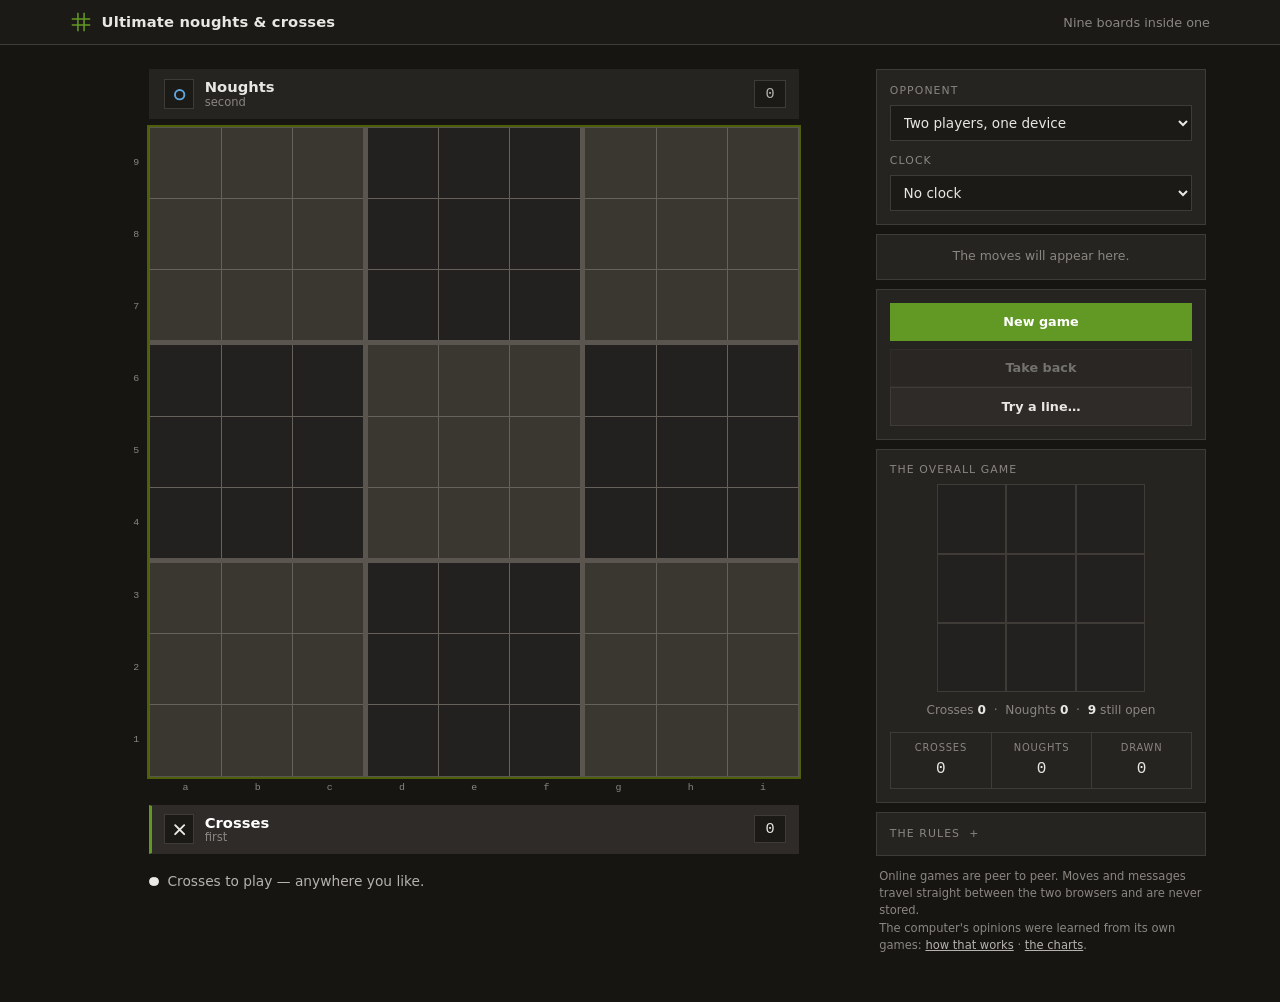
==== index.html @ e1522a6d "Live play, rebuilt: reach out instead of waiting to be reached The old architecture had the two brow" ====
<!DOCTYPE html>
<html lang="en">
<head>
<meta charset="UTF-8" />
<meta name="viewport" content="width=device-width, initial-scale=1.0" />
<meta name="description" content="Ultimate noughts and crosses — nine boards inside one. Play on one device, against the computer, or in a private online room with a friend." />
<meta name="theme-color" content="#161512" />
<title>Ultimate Noughts and Crosses</title>
<link rel="stylesheet" href="assets/css/game.css?v=25" />
<link rel="icon" href="data:image/svg+xml,%3Csvg xmlns='http://www.w3.org/2000/svg' viewBox='0 0 100 100'%3E%3Cg stroke='%23629924' stroke-width='6' fill='none'%3E%3Cpath d='M36 8v84M64 8v84M8 36h84M8 64h84'/%3E%3C/g%3E%3C/svg%3E" />
</head>
<body>
<a class="skip-link" href="#board">Skip to the board</a>

<header class="top">
  <div class="top__inner">
    <span class="brand">
      <svg class="brand__mark" viewBox="0 0 100 100" aria-hidden="true" focusable="false">
        <g stroke="currentColor" stroke-width="7" fill="none">
          <path d="M36 8v84M64 8v84M8 36h84M8 64h84" />
        </g>
      </svg>
      <span class="brand__word">Ultimate noughts &amp; crosses</span>
    </span>
    <span class="top__tag">Nine boards inside one</span>
  </div>
</header>

<main class="app" id="main">

  <!-- ---------------------------------------------------------------- board -->
  <div class="board-col">

    <div class="seat seat--top" data-seat="away">
      <span class="seat__badge" data-seat-badge="away"></span>
      <span class="seat__who">
        <b data-seat-name="away">Noughts</b>
        <small data-seat-note="away">second</small>
      </span>
      <span class="seat__score" data-seat-score="away" title="Small boards won">0</span>
      <span class="seat__clock" data-seat-clock="away" hidden>5:00</span>
    </div>

    <p class="explore-flag" data-explore-flag hidden>Trying a line — nothing here has been played</p>

    <div class="board-frame">
      <div class="ranks" data-ranks aria-hidden="true"></div>
      <div class="ubk" id="board" data-board role="group"
           aria-label="Ultimate noughts and crosses board"></div>
      <div class="files" data-files aria-hidden="true"></div>
    </div>

    <div class="seat seat--bottom" data-seat="home">
      <span class="seat__badge" data-seat-badge="home"></span>
      <span class="seat__who">
        <b data-seat-name="home">Crosses</b>
        <small data-seat-note="home">first</small>
      </span>
      <span class="seat__score" data-seat-score="home" title="Small boards won">0</span>
      <span class="seat__clock" data-seat-clock="home" hidden>5:00</span>
    </div>

    <p class="status" data-status role="status" aria-live="polite">
      <span class="status__dot" data-turn="X"></span>
      <span data-status-text>Crosses to play — anywhere you like.</span>
    </p>
  </div>

  <!-- -------------------------------------------------------------- sidebar -->
  <aside class="side">

    <div class="side__block">
      <label class="lbl" for="mode">Opponent</label>
      <select id="mode" data-mode>
        <option value="local">Two players, one device</option>
        <option value="computer">The computer</option>
        <option value="online">A friend online</option>
        <option value="post">A friend, by message</option>
      </select>

      <label class="lbl lbl--spaced" for="tc">Clock</label>
      <select id="tc" data-tc>
        <option value="0">No clock</option>
        <optgroup label="A bank of time each">
          <option value="60+0">1 + 0 &nbsp;· bullet</option>
          <option value="180+2">3 + 2 &nbsp;· blitz</option>
          <option value="300+3">5 + 3 &nbsp;· blitz</option>
          <option value="600+0">10 + 0 &nbsp;· rapid</option>
          <option value="custom">Custom…</option>
        </optgroup>
        <optgroup label="Time for every move">
          <option value="move:15">15 seconds a move</option>
          <option value="move:30">30 seconds a move</option>
          <option value="move:60">1 minute a move</option>
          <option value="move:300">5 minutes a move</option>
          <option value="move:custom">Custom…</option>
        </optgroup>
      </select>
      <div class="row2" data-tc-custom hidden>
        <div>
          <label class="lbl" for="tcMin">Minutes</label>
          <input id="tcMin" type="number" min="0" max="180" step="1" value="5" data-tc-min />
        </div>
        <div>
          <label class="lbl" for="tcInc" data-tc-second-label>Increment, seconds</label>
          <input id="tcInc" type="number" min="0" max="60" step="1" value="3" data-tc-inc />
        </div>
      </div>
      <p class="tc__note" data-tc-note hidden>Every move starts with the
        whole allowance again. Run out on one move and you lose.</p>

      <div data-only="computer" hidden>
        <div class="row2">
          <div>
            <label class="lbl" for="level">Strength</label>
            <select id="level" data-level>
              <option value="gentle">Gentle</option>
              <option value="steady" selected>Steady</option>
              <option value="ruthless">Ruthless</option>
            </select>
          </div>
          <div>
            <label class="lbl" for="side">You play</label>
            <select id="side" data-side>
              <option value="1">Crosses</option>
              <option value="2">Noughts</option>
            </select>
          </div>
        </div>
      </div>

      <div data-only="post" hidden>
        <p class="post__note">No connection of any kind. You make a move, the page
          gives you a short code, you send it however you send anything. They
          paste it, move, and send one back. The code carries the whole game, so
          it cannot get out of step.</p>

        <div data-post-send hidden>
          <span class="lbl">Send this</span>
          <textarea class="byhand__box" data-post-out readonly rows="2"></textarea>
          <div class="row-btn">
            <button class="btn btn--slim btn--go" type="button" data-post-copy>Copy the code</button>
            <button class="btn btn--slim" type="button" data-post-copy-link>Copy a link</button>
          </div>
        </div>

        <span class="lbl lbl--spaced">Their code</span>
        <textarea class="byhand__box" data-post-in rows="2"
                  placeholder="paste what they sent you"></textarea>
        <div class="row-btn">
          <button class="btn btn--slim" type="button" data-post-use>Use it</button>
        </div>
        <p class="post__said" data-post-said></p>
      </div>

      <div data-only="online" hidden>
        <div data-room-setup>
          <button class="btn btn--go" type="button" data-host>Make a code</button>
          <p class="hairline">or use one you were given</p>
          <div class="row-join">
            <input type="text" data-join-code inputmode="latin" autocomplete="off"
                   spellcheck="false" placeholder="four-word code" aria-label="Room code" />
            <button class="btn" type="button" data-join>Join</button>
          </div>
        </div>
        <div data-room-live hidden>
          <p class="code" data-room-code></p>
          <div class="row-btn">
            <button class="btn" type="button" data-copy>Copy invitation</button>
            <button class="btn btn--quiet" type="button" data-leave>Leave</button>
          </div>
        </div>
        <p class="netline" data-net-status></p>
        <p class="netline">Whoever arrives first holds the room open, so it does
          not matter which of you opens the link. You do both need it open at the
          same time.
          <button class="linkish" type="button" data-net-check>Not working? Check the connection</button>
        </p>
        <ul class="netcheck" data-net-check-out hidden></ul>
        <div class="row-btn" data-net-report hidden>
          <button class="btn btn--slim" type="button" data-net-copy>Copy this report</button>
        </div>

        <details class="byhand" data-byhand>
          <summary>Rooms not working? Connect by hand</summary>
          <p class="byhand__note">This needs no matchmaking service at all — just
            a way to send each other two blocks of text. One of you starts.</p>
          <div class="row-btn">
            <button class="btn btn--slim" type="button" data-hand-start>I'll start</button>
            <button class="btn btn--slim" type="button" data-hand-join>They started</button>
          </div>

          <div class="relaybox">
            <span class="lbl">A relay of your own</span>
            <p class="byhand__note">Free public relays come and go, and without
              one a lot of mobile and office networks cannot be joined at all.
              A free account at <b>metered.ca</b> (or any TURN server) gives you
              three lines to paste here. Both of you only need one between you.</p>
            <input type="text" data-relay-url placeholder="turn:your-relay:443" />
            <div class="row2">
              <input type="text" data-relay-user placeholder="username" />
              <input type="text" data-relay-pass placeholder="password" />
            </div>
            <div class="row-btn">
              <button class="btn btn--slim" type="button" data-relay-save>Use this relay</button>
              <button class="btn btn--slim btn--go" type="button" data-relay-test>Test it</button>
              <button class="btn btn--slim" type="button" data-relay-clear>Forget it</button>
            </div>
            <p class="byhand__note" data-relay-said></p>
          </div>

          <div data-hand-step hidden>
            <p class="byhand__step" data-hand-say></p>
            <textarea class="byhand__box" data-hand-out readonly hidden rows="3"></textarea>
            <div class="row-btn" data-hand-out-row hidden>
              <button class="btn btn--slim" type="button" data-hand-copy>Copy this code</button>
            </div>
            <textarea class="byhand__box" data-hand-in placeholder="paste their code here"
                      rows="3" hidden></textarea>
            <div class="row-btn" data-hand-in-row hidden>
              <button class="btn btn--slim btn--go" type="button" data-hand-go>Use it</button>
            </div>
          </div>
        </details>
      </div>
    </div>

    <div class="side__block review" data-review hidden>
      <span class="lbl" data-review-title>The game is over</span>
      <p class="review__intro" data-review-intro>Step through the moves below, or
        have the engine go over the whole game.</p>
      <div class="row-btn">
        <button class="btn btn--go" type="button" data-review-analyse>Analyse the game</button>
      </div>
      <p class="review__progress" data-review-progress hidden></p>
      <div class="evalgraph" data-evalgraph hidden></div>
      <p class="review__summary" data-review-summary hidden></p>

      <div data-an-body hidden>
        <div class="evalbar" data-eval-bar>
          <span class="evalbar__x" data-eval-fill style="width:50%"></span>
        </div>
        <p class="an__eval"><b data-eval-text>Even</b></p>
        <p class="an__row">Best move <b data-an-best>—</b></p>
        <p class="an__row an__pv">Likely line <span data-an-pv>—</span></p>
        <p class="an__row an__cands-head">Choices for <b data-an-side>crosses</b></p>
        <ul class="an__cands" data-an-cands></ul>
        <p class="an__key">
          <span class="mv__mark mv__mark--dubious">?!</span> inaccuracy
          <span class="mv__mark mv__mark--mistake">?</span> mistake
          <span class="mv__mark mv__mark--blunder">??</span> blunder
        </p>
      </div>
    </div>

    <div class="side__block side__block--flush">
      <div class="moves" data-moves role="log" aria-label="Moves played">
        <p class="moves__empty">The moves will appear here.</p>
      </div>
      <div class="moves-nav" data-moves-nav hidden>
        <button class="navb" type="button" data-nav="start" aria-label="First move">|◀</button>
        <button class="navb" type="button" data-nav="prev" aria-label="Previous move">◀</button>
        <span class="moves-nav__at" data-nav-label>0 / 0</span>
        <button class="navb" type="button" data-nav="next" aria-label="Next move">▶</button>
        <button class="navb" type="button" data-nav="end" aria-label="Last move">▶|</button>
      </div>
    </div>

    <div class="side__block">
      <div class="row-btn" data-play-controls>
        <button class="btn btn--go" type="button" data-new>New game</button>
        <button class="btn" type="button" data-undo>Take back</button>
      </div>
      <div class="row-btn" data-explore-start>
        <button class="btn" type="button" data-explore>Try a line…</button>
      </div>

      <div data-explore-controls hidden>
        <p class="explore__head">
          <b>Trying a line.</b>
          <span data-explore-count>Nothing played yet.</span>
          Play moves for either side; none of it counts until you commit one.
        </p>
        <div class="engine-line" data-engine-line hidden>
          <span class="lbl">The engine expects</span>
          <p class="engine-line__moves" data-engine-moves></p>
          <div class="row-btn">
            <button class="btn btn--slim" type="button" data-engine-step>Next move</button>
            <button class="btn btn--slim" type="button" data-engine-all>Play the line</button>
          </div>
        </div>

        <div class="row-btn">
          <button class="btn btn--go" type="button" data-explore-commit disabled>Play it</button>
          <button class="btn" type="button" data-explore-back disabled>Back</button>
          <button class="btn" type="button" data-explore-done>Done</button>
        </div>
      </div>
    </div>

    <div class="side__block">
      <span class="lbl">The overall game</span>
      <div class="overall-wrap">
        <div class="overall" data-overall aria-hidden="true"></div>
        <p class="overall__count" data-overall-count role="status" aria-live="polite">
          Nine boards still to win.
        </p>
      </div>
      <dl class="tally" aria-label="Games won">
        <div><dt>Crosses</dt><dd data-tally-x>0</dd></div>
        <div><dt>Noughts</dt><dd data-tally-o>0</dd></div>
        <div><dt>Drawn</dt><dd data-tally-d>0</dd></div>
      </dl>
    </div>

    <div class="side__block chat" data-chat hidden>
      <span class="lbl">Chat</span>
      <div class="chat__log" data-chat-log role="log" aria-live="polite" aria-label="Messages"></div>
      <form class="chat__form" data-chat-form>
        <input type="text" data-chat-input maxlength="300" autocomplete="off"
               placeholder="Say something" aria-label="Your message" />
        <button class="btn" type="submit" data-chat-send>Send</button>
      </form>
    </div>

    <details class="rules side__block">
      <summary>The rules</summary>
      <ol>
        <li>Nine small boards sit in one big three-by-three.</li>
        <li>The <b>square</b> you play in a small board sends your opponent to the
          <b>small board in that position</b>. Take the top-right square, and they
          must play in the top-right board.</li>
        <li>A small board that has already been won is <b>still played in</b> while it
          has empty squares — but its result never changes. It belongs to whoever
          won it first.</li>
        <li>Only when the board you are sent to is <b>completely full</b> may you
          play wherever you like.</li>
        <li>A small board that fills up with no line belongs to nobody.</li>
        <li>Win <b>three small boards in a row</b> to win the game. If every square
          is filled and nobody has three in a row, the game is drawn.</li>
      </ol>
      <p class="rules__note">Squares are named as on a chessboard: files <b>a–i</b>
        left to right, ranks <b>1–9</b> bottom to top.</p>
    </details>

    <p class="fineprint">Online games are peer to peer. Moves and messages travel
      straight between the two browsers and are never stored.<br />
      The computer's opinions were learned from its own games:
      <a href="paper.html">how that works</a> ·
      <a href="progress.html">the charts</a>.</p>
  </aside>
</main>

<script src="assets/js/engine.js?v=25"></script>
<script src="assets/js/features.js?v=25"></script>
<script src="assets/js/weights.js?v=25"></script>
<script src="assets/js/ai.js?v=25"></script>
<script src="assets/js/analysis.js?v=25"></script>
<script src="assets/js/live.js?v=25"></script>
<script src="assets/js/net.js?v=25"></script>
<script src="assets/js/app.js?v=25" defer></script>
</body>
</html>
---- assets/css/game.css ----
/* ============================================================================
   ULTIMATE NOUGHTS AND CROSSES
   ----------------------------------------------------------------------------
   Laid out the way the chess sites do it: the board in the middle with a
   player strip above and below, and one sidebar holding the move list, the
   controls and the chat. Neutral dark ground, one green for anything you can
   press, and the board tinted in two shades so the nine small boards read as
   a chequerboard.

   Design tokens sit at the top — change those to retune the whole page.
   ============================================================================ */

:root {
  --bg:        #161512;
  --bg-2:      #1c1a17;
  --panel:     #262421;
  --panel-2:   #2e2b28;
  --line:      #3f3c38;
  --line-hard: #5a554e;        /* the heavy lines between the nine boards */
  --line-soft: rgba(255, 255, 255, 0.07);

  --text:        #b6b3ae;
  --text-dim:    #8a8681;
  --text-strong: #e9e7e4;

  --go:      #629924;          /* the one colour you can press */
  --go-hi:   #71a92b;
  --go-dim:  rgba(98, 153, 36, 0.20);

  --sq-light: #3a3630;         /* the nine boards, chequered */
  --sq-dark:  #232120;
  --live:     rgba(155, 199, 0, 0.26);   /* the board you are sent to */
  --live-hi:  rgba(155, 199, 0, 0.42);
  --last:     rgba(155, 199, 0, 0.30);   /* the square just played */

  --x: #eceae7;                /* the marks */
  --o: #60a5dc;

  --font: ui-sans-serif, system-ui, -apple-system, "Segoe UI", Roboto, "Helvetica Neue", Arial, sans-serif;
  --mono: ui-monospace, SFMono-Regular, Menlo, Consolas, monospace;
  --ease: cubic-bezier(0.22, 1, 0.36, 1);
}

*, *::before, *::after { box-sizing: border-box; }
[hidden] { display: none !important; }
html { -webkit-text-size-adjust: 100%; }
body {
  margin: 0;
  background: var(--bg);
  color: var(--text);
  font-family: var(--font);
  font-size: 15px;
  line-height: 1.5;
  -webkit-font-smoothing: antialiased;
}
@media (prefers-reduced-motion: reduce) {
  *, *::before, *::after { animation-duration: .001ms !important; transition-duration: .001ms !important; }
}
.skip-link {
  position: absolute; left: -9999px; top: 0; z-index: 100;
  background: var(--panel); color: var(--text-strong);
  padding: .7rem 1.1rem; border: 1px solid var(--line);
}
.skip-link:focus { left: .75rem; top: .75rem; }

/* ---- top bar ---------------------------------------------------------- */
.top { background: var(--bg-2); border-bottom: 1px solid var(--line); }
.top__inner {
  max-width: 1180px; margin-inline: auto; padding: .7rem clamp(.75rem, 2vw, 1.25rem);
  display: flex; align-items: center; gap: 1rem; justify-content: space-between;
}
.brand { display: inline-flex; align-items: center; gap: .6rem; color: var(--go); }
.brand__mark { width: 22px; height: 22px; flex: none; }
.brand__word {
  color: var(--text-strong); font-size: .92rem; font-weight: 600; letter-spacing: .01em;
}
.top__tag { color: var(--text-dim); font-size: .8rem; }
@media (max-width: 560px) { .top__tag { display: none; } }

/* ---- the two columns -------------------------------------------------- */
.app {
  max-width: 1180px; margin-inline: auto;
  padding: clamp(.75rem, 2vw, 1.5rem);
  display: grid;
  grid-template-columns: minmax(0, 1fr) 330px;
  gap: clamp(.9rem, 2vw, 1.5rem);
  align-items: start;
}
@media (max-width: 900px) { .app { grid-template-columns: minmax(0, 1fr); } }

.board-col {
  min-width: 0;
  width: 100%;
  max-width: min(calc(100vh - 13rem), 42rem);
  margin-inline: auto;
  display: grid;
  grid-template-columns: 1.15rem minmax(0, 1fr);
  gap: .5rem .25rem;
}
.board-col > .seat, .board-col > .status, .board-col > .explore-flag { grid-column: 2; }

/* ---- player strips ---------------------------------------------------- */
.seat {
  display: flex; align-items: center; gap: .65rem;
  background: var(--panel); border: 1px solid transparent;
  border-left: 3px solid transparent;
  padding: .5rem .75rem;
  transition: background .3s var(--ease), border-color .3s var(--ease);
}
.seat--on { background: var(--panel-2); border-left-color: var(--go); }
.seat--won { border-left-color: var(--go); background: var(--go-dim); }
.seat__badge {
  width: 30px; height: 30px; flex: none;
  display: grid; place-items: center;
  background: var(--bg-2); border: 1px solid var(--line);
}
.seat__badge svg { width: 62%; height: 62%; aspect-ratio: 1; overflow: visible; }
.seat__badge--x svg { color: var(--x); }
.seat__badge--o svg { color: var(--o); }
.seat__who { display: flex; flex-direction: column; line-height: 1.2; min-width: 0; }
.seat__who b { color: var(--text-strong); font-size: .92rem; font-weight: 600; }
.seat--on .seat__who b { color: #fff; }
.seat__who small { color: var(--text-dim); font-size: .72rem; }
.seat__score {
  margin-left: auto; font-family: var(--mono); font-size: .95rem;
  color: var(--text); background: var(--bg-2);
  border: 1px solid var(--line); padding: .1rem .5rem; min-width: 2rem; text-align: center;
}
.seat--on .seat__score { color: var(--text-strong); }

/* the clock, where a chess site would put it */
.seat__clock {
  font-family: var(--mono); font-variant-numeric: tabular-nums;
  font-size: 1.3rem; letter-spacing: .01em;
  color: var(--text); background: var(--bg-2);
  border: 1px solid var(--line); padding: .1rem .7rem;
  min-width: 5.4rem; text-align: center;
  transition: background .2s var(--ease), color .2s var(--ease), border-color .2s var(--ease);
}
.seat--on .seat__clock {
  background: #35431f; border-color: var(--go); color: #fff;
}
.seat__clock--low { color: #e0876f; border-color: #7a3b2c; }
.seat--on .seat__clock--low { background: #4a2119; border-color: #b4553c; color: #fff; }
.seat__clock--out { background: #4a2119; border-color: #b4553c; color: #ffd9cf; }
.tc__note { font-size: .72rem; line-height: 1.45; color: var(--text-dim); margin: .5rem 0 0; }

/* ---- the board and its coordinates ------------------------------------ */
.board-frame {
  grid-column: 1 / -1;
  display: grid;
  grid-template-columns: 1.15rem minmax(0, 1fr);
  grid-template-rows: minmax(0, 1fr) 1.05rem;
  gap: .2rem .25rem;
  width: 100%;
}
@media (max-width: 900px) { .board-col { max-width: 42rem; } }
.ranks, .files {
  display: grid; font-family: var(--mono); font-size: .62rem; color: var(--text-dim);
}
.ranks { grid-template-rows: repeat(9, 1fr); place-items: center; }
.files { grid-column: 2; grid-template-columns: repeat(9, 1fr); place-items: center; }

.ubk {
  position: relative; width: 100%; aspect-ratio: 1;
  display: grid;
  grid-template-columns: repeat(3, 1fr);
  grid-template-rows: repeat(3, 1fr);
  gap: 5px;
  background: var(--line-hard);
  border: 1px solid var(--line-hard);
  touch-action: manipulation;
}
.ubk.is-thinking { cursor: progress; }
.ubk--free { box-shadow: 0 0 0 2px var(--live-hi); }

.mini {
  position: relative;
  display: grid;
  grid-template-columns: repeat(3, 1fr);
  grid-template-rows: repeat(3, 1fr);
  gap: 1px;
  background: var(--line-soft);
  /* A grid item will not shrink below its content by default; without this a
     small board holding a mark refuses its share of the row. */
  min-width: 0; min-height: 0;
}
.mini--live::after {
  content: ""; position: absolute; inset: 0; pointer-events: none; z-index: 3;
  box-shadow: inset 0 0 0 2px var(--live-hi);
}
.mini--won-line::before {
  content: ""; position: absolute; inset: 0; pointer-events: none; z-index: 4;
  box-shadow: inset 0 0 0 3px var(--go);
}

.cell {
  appearance: none; border: 0; margin: 0; padding: 0;
  position: relative; background: var(--sq-dark);
  display: grid; place-items: center; cursor: pointer;
  min-width: 0; min-height: 0;
  transition: background .18s var(--ease);
}
.mini--light .cell { background: var(--sq-light); }
.cell:disabled { cursor: default; }
.mini--live .cell--open { background: color-mix(in srgb, var(--sq-dark) 84%, var(--live)); }
.mini--live.mini--light .cell--open { background: color-mix(in srgb, var(--sq-light) 84%, var(--live)); }
.cell--open:hover { background: var(--live); }
.cell--open:focus-visible { outline: 2px solid var(--go-hi); outline-offset: -3px; }
.cell--last { box-shadow: inset 0 0 0 100px var(--last); }
/* what the analysis board would play */
.cell--best::after {
  content: ""; position: absolute; inset: 12%;
  border: 2px dashed var(--go-hi); border-radius: 50%;
  opacity: .8; pointer-events: none;
}
.cell svg { width: 66%; height: 66%; aspect-ratio: 1; overflow: visible; position: relative; }
.cell--x svg { color: var(--x); }
.cell--o svg { color: var(--o); }
.mini--shut .cell svg { opacity: .55; }
.mini--dead .cell svg { opacity: .42; }

.mark-path { fill: none; stroke: currentColor; stroke-width: 11; stroke-linecap: round; }
.cell--fresh .mark-path {
  stroke-dasharray: 220; stroke-dashoffset: 220;
  animation: draw-mark .32s var(--ease) forwards;
}
.cell--fresh .mark-path:nth-child(2) { animation-delay: .09s; }
@keyframes draw-mark { to { stroke-dashoffset: 0; } }

/* a line ruled through the three that won the board */
.mini__won { position: absolute; inset: 0; pointer-events: none; z-index: 2; }
.strike { position: absolute; inset: 0; width: 100%; height: 100%; overflow: visible; }
.strike__line { stroke-linecap: round; fill: none; }
.mini--x .strike__line { stroke: var(--x); opacity: .42; }
.mini--o .strike__line { stroke: var(--o); opacity: .42; }

/* and through the three small boards that won the game */
.ubk__strike { position: absolute; inset: 0; pointer-events: none; z-index: 6; }
.ubk__strike.is-x .strike__line { stroke: var(--x); }
.ubk__strike.is-o .strike__line { stroke: var(--o); }
.ubk__strike .strike__line {
  opacity: .72;
  filter: drop-shadow(0 0 7px rgba(0, 0, 0, .8));
  animation: rule-through .45s var(--ease) forwards;
  stroke-dasharray: 160; stroke-dashoffset: 160;
}
@keyframes rule-through { to { stroke-dashoffset: 0; } }

/* ---- trying a line ---------------------------------------------------- */
.explore-flag {
  margin: 0; padding: .3rem .6rem;
  background: rgba(155, 199, 0, .12); border: 1px dashed var(--live-hi);
  color: #cfe08a; font-size: .74rem; letter-spacing: .04em; text-align: center;
}
.ubk--exploring { box-shadow: 0 0 0 2px var(--live-hi), 0 0 24px rgba(155, 199, 0, .16); }
.explore__head { font-size: .76rem; line-height: 1.45; color: var(--text-dim); margin: 0 0 .6rem; }
.explore__head b { color: var(--text-strong); }
.explore__head span { color: var(--text); }
.mv__var { font-style: italic; opacity: .85; }

/* the line the engine expects, playable a move at a time */
.engine-line { margin: 0 0 .7rem; padding-top: .6rem; border-top: 1px solid var(--line); }
.engine-line .lbl { margin-bottom: .3rem; }
.engine-line__moves { margin: 0 0 .5rem; display: flex; flex-wrap: wrap; gap: .3rem; }
.engine-line__moves button {
  font: inherit; font-family: var(--mono); font-size: .8rem;
  background: var(--bg-2); color: var(--text-strong);
  border: 1px solid var(--line); padding: .2rem .45rem; cursor: pointer;
  transition: background .18s var(--ease), border-color .18s var(--ease);
}
.engine-line__moves button:hover { background: var(--go-dim); border-color: var(--go); }
.engine-line__moves button:first-child { border-color: var(--go-hi); }
.engine-line__moves .waiting { color: var(--text-dim); font-family: var(--font); font-size: .78rem; }
.btn--slim { padding: .4rem .7rem; font-size: .72rem; }
.mv--var { background: rgba(155, 199, 0, .07); box-shadow: inset 2px 0 0 var(--live-hi); }

/* ---- status ----------------------------------------------------------- */
.status {
  display: flex; align-items: center; gap: .55rem;
  margin: .1rem 0 0; min-height: 2.6em;
  font-size: .86rem; color: var(--text);
}
.status__dot {
  width: .58rem; height: .58rem; flex: none; border-radius: 50%;
  border: 1px solid var(--line);
}
.status__dot[data-turn="X"] { background: var(--x); border-color: var(--x); }
.status__dot[data-turn="O"] { background: var(--o); border-color: var(--o); }
.status__dot[data-turn="none"] { background: transparent; }
.status.is-over { color: var(--text-strong); font-weight: 600; }

/* ---- sidebar ---------------------------------------------------------- */
.side { display: grid; gap: .55rem; align-content: start; min-width: 0; }
.side__block { background: var(--panel); border: 1px solid var(--line); padding: .8rem; }
.side__block--flush { padding: 0; }
.lbl {
  display: block; font-size: .68rem; text-transform: uppercase;
  letter-spacing: .1em; color: var(--text-dim); margin-bottom: .35rem;
}
.lbl--spaced { margin-top: .75rem; }
.row2 { display: grid; grid-template-columns: 1fr 1fr; gap: .55rem; margin-top: .7rem; }
.row-btn { display: flex; gap: .45rem; flex-wrap: wrap; }
.row-btn .btn { flex: 1 1 auto; }
.row-join { display: flex; gap: .45rem; }
.row-join input { flex: 1 1 auto; min-width: 0; }
.hairline {
  margin: .7rem 0 .45rem; font-size: .72rem; color: var(--text-dim);
  text-transform: uppercase; letter-spacing: .1em; text-align: center;
}

select, input[type="text"], input[type="number"] {
  width: 100%; font: inherit; font-size: .85rem;
  color: var(--text-strong); background: var(--bg-2);
  border: 1px solid var(--line); padding: .5rem .55rem;
}
select { cursor: pointer; }
select:hover, input[type="text"]:hover, input[type="number"]:hover { border-color: #55514c; }
input::placeholder { color: var(--text-dim); }

.btn {
  font: inherit; font-size: .8rem; font-weight: 600;
  display: inline-flex; align-items: center; justify-content: center; gap: .4rem;
  padding: .55rem .85rem; cursor: pointer;
  color: var(--text-strong); background: var(--panel-2);
  border: 1px solid var(--line);
  transition: background .2s var(--ease), border-color .2s var(--ease), color .2s var(--ease);
}
.btn:hover:not(:disabled) { background: #3a3733; border-color: #55514c; }
.btn--go { background: var(--go); border-color: var(--go); color: #fff; width: 100%; }
.btn--go:hover:not(:disabled) { background: var(--go-hi); border-color: var(--go-hi); }
.btn--quiet { background: transparent; }
.btn:disabled { opacity: .4; cursor: default; }
button:focus-visible, select:focus-visible, input:focus-visible, a:focus-visible {
  outline: 2px solid var(--go-hi); outline-offset: 2px;
}

.code {
  font-family: var(--mono); font-size: .88rem; color: var(--text-strong);
  background: var(--bg-2); border: 1px dashed var(--line);
  padding: .55rem .6rem; margin: 0 0 .5rem; word-break: break-word;
}
.netline { font-size: .76rem; line-height: 1.45; color: var(--text-dim); margin: .55rem 0 0; }
.netline--live { color: var(--go-hi); }
.netline--error { color: #e0876f; }
.linkish { background: none; border: 0; padding: 0; font: inherit; cursor: pointer;
           color: var(--go-hi); text-decoration: underline; }
.netcheck { list-style: none; margin: .6rem 0 0; padding: 0; font-size: .74rem; line-height: 1.45; }
.netcheck li { padding: .3rem 0 .3rem 1.1rem; position: relative; color: var(--text-dim); }
.netcheck li::before { position: absolute; left: 0; top: .3rem; }
.netcheck .ok::before { content: "✓"; color: var(--go-hi); }
.netcheck .bad::before { content: "✕"; color: #e0876f; }
.netcheck b { color: var(--text-strong); font-weight: 600; }
.netcheck .working::before { content: "…"; }

/* connecting with no service at all */
.byhand { margin-top: .8rem; border-top: 1px solid var(--line); padding-top: .7rem; }
.byhand summary { font-size: .72rem; color: var(--go-hi); cursor: pointer; list-style: none; }
.byhand summary::-webkit-details-marker { display: none; }
.byhand summary::after { content: "  ›"; }
.byhand[open] summary::after { content: "  ⌄"; }
.byhand__note { font-size: .72rem; line-height: 1.45; color: var(--text-dim); margin: .6rem 0; }
.byhand__step { font-size: .76rem; line-height: 1.45; color: var(--text-strong); margin: .7rem 0 .4rem; }
.post__note { font-size: .76rem; line-height: 1.5; color: var(--text-dim); margin: .6rem 0 .8rem; }
.post__said { font-size: .76rem; line-height: 1.45; margin: .6rem 0 0; color: var(--text-dim); }
.post__said--good { color: var(--go-hi); }
.post__said--bad { color: #e0876f; }
.relaybox { margin: .9rem 0; padding-top: .7rem; border-top: 1px solid var(--line); }
.relaybox .row2 { margin-top: .4rem; }
.relaybox input { margin-top: .4rem; }
.byhand__box {
  width: 100%; font-family: var(--mono); font-size: .68rem; line-height: 1.35;
  color: var(--text); background: var(--bg-2); border: 1px solid var(--line);
  padding: .5rem; margin: .3rem 0; resize: vertical; word-break: break-all;
}

/* ---- move list -------------------------------------------------------- */
.moves {
  max-height: 13rem; overflow-y: auto; overscroll-behavior: contain;
  font-family: var(--mono); font-size: .82rem;
}
.moves__empty { color: var(--text-dim); font-family: var(--font); font-size: .78rem;
                padding: .8rem; margin: 0; text-align: center; }
.mv { display: grid; grid-template-columns: 2.2rem 1fr 1fr; align-items: stretch; }
.mv:nth-child(odd) { background: rgba(255, 255, 255, 0.022); }
.mv__no { color: var(--text-dim); padding: .28rem .45rem; text-align: right; }
.mv__x, .mv__o { padding: .28rem .5rem; color: var(--text-strong); }
.mv__x { color: var(--x); }
.mv__o { color: var(--o); }
.mv__now { background: var(--go-dim); box-shadow: inset 2px 0 0 var(--go); }

/* ---- going back over the game ----------------------------------------- */
.review__intro { font-size: .78rem; line-height: 1.45; color: var(--text-dim); margin: 0 0 .6rem; }
.review__progress { font-size: .76rem; color: var(--go-hi); margin: .6rem 0 0; }
.review__summary { font-size: .78rem; line-height: 1.6; color: var(--text-dim);
                   margin: .6rem 0 0; }
.review__summary b { color: var(--text-strong); font-weight: 600; }

/* how the game stood, move by move */
.evalgraph { margin: .7rem 0 .2rem; cursor: pointer; background: var(--bg-2);
             border: 1px solid var(--line); }
.evalgraph svg { display: block; width: 100%; height: 66px; }
.eg__area { fill: rgba(236, 234, 231, .10); stroke: none; }
.eg__line { fill: none; stroke: var(--x); stroke-width: 1.2; vector-effect: non-scaling-stroke; }
.eg__mid { stroke: var(--line); stroke-width: 1; vector-effect: non-scaling-stroke; }
.eg__now { stroke: var(--go-hi); stroke-width: 1.4; vector-effect: non-scaling-stroke; }
.eg__mark--dubious { fill: #d2b53c; }
.eg__mark--mistake { fill: #e08c3f; }
.eg__mark--blunder { fill: #e0603f; }

/* stepping through */
.moves-nav { display: flex; align-items: center; gap: .3rem; padding: .4rem;
             border-top: 1px solid var(--line); }
.navb {
  font: inherit; font-size: .78rem; flex: 1 1 auto;
  background: var(--panel-2); color: var(--text-strong);
  border: 1px solid var(--line); padding: .3rem 0; cursor: pointer;
}
.navb:hover:not(:disabled) { background: #3a3733; }
.navb:disabled { opacity: .35; cursor: default; }
.moves-nav__at { font-family: var(--mono); font-size: .76rem; color: var(--text-dim);
                 padding: 0 .3rem; min-width: 4.2rem; text-align: center; }
.mv__x[data-at], .mv__o[data-at] { cursor: pointer; }
.mv__x[data-at]:hover, .mv__o[data-at]:hover { background: rgba(255,255,255,.06); }

/* ---- the analysis board ----------------------------------------------- */
/* a switch you cannot miss */
.switch { display: flex; align-items: center; gap: .7rem; cursor: pointer; user-select: none; }
.switch input { position: absolute; opacity: 0; width: 0; height: 0; }
.switch__track {
  flex: none; position: relative; width: 2.6rem; height: 1.4rem;
  background: var(--bg-2); border: 1px solid var(--line); border-radius: 1rem;
  transition: background .25s var(--ease), border-color .25s var(--ease);
}
.switch__knob {
  position: absolute; top: 50%; left: .16rem; transform: translateY(-50%);
  width: .95rem; height: .95rem; border-radius: 50%;
  background: var(--text-dim);
  transition: left .25s var(--ease), background .25s var(--ease);
}
.switch input:checked + .switch__track { background: var(--go-dim); border-color: var(--go); }
.switch input:checked + .switch__track .switch__knob { left: 1.35rem; background: var(--go-hi); }
.switch input:focus-visible + .switch__track { outline: 2px solid var(--go-hi); outline-offset: 2px; }
.switch__text { display: flex; flex-direction: column; line-height: 1.25; min-width: 0; }
.switch__text b { color: var(--text-strong); font-size: .85rem; font-weight: 600; }
.switch__text small { color: var(--text-dim); font-size: .72rem; }
.switch:hover .switch__text b { color: #fff; }

/* how the game stands, as a bar: crosses from the left, noughts from the right */
.evalbar {
  height: .55rem; margin: .7rem 0 .5rem; background: var(--o);
  border: 1px solid var(--line); overflow: hidden;
}
.evalbar__x { display: block; height: 100%; background: var(--x);
              transition: width .5s var(--ease); }
.an__eval { margin: 0 0 .5rem; font-size: .8rem; color: var(--text); }
.an__eval b { color: var(--text-strong); }
.an__row { margin: 0 0 .35rem; font-size: .78rem; color: var(--text-dim); }
.an__row b { color: var(--text-strong); font-family: var(--mono); }
.an__pv span { font-family: var(--mono); color: var(--text); word-spacing: .3em; }
.an__cands-head { margin: .6rem 0 .2rem; }
.an__cands { list-style: none; margin: .5rem 0 0; padding: 0;
             font-family: var(--mono); font-size: .76rem; }
.an__cands li { display: flex; justify-content: space-between; gap: .5rem;
                padding: .2rem .35rem; color: var(--text-dim); }
.an__cands li:first-child { color: var(--text-strong); background: var(--go-dim); }
.an__key { margin: .7rem 0 0; font-size: .7rem; color: var(--text-dim);
           display: flex; align-items: center; gap: .3rem; flex-wrap: wrap; }
.an__key .mv__mark { margin-left: .4rem; }
.an__thinking { opacity: .55; }

/* the marks beside a move in the list */
.mv__mark { font-weight: 700; font-family: var(--mono); }
.mv__mark--dubious { color: #d2b53c; }
.mv__mark--mistake { color: #e08c3f; }
.mv__mark--blunder { color: #e0603f; }

/* ---- the overall game, in miniature ----------------------------------- */
.overall-wrap { display: grid; gap: .6rem; justify-items: center; }
.overall {
  position: relative;
  width: min(100%, 13rem); aspect-ratio: 1;
  display: grid;
  grid-template-columns: repeat(3, 1fr);
  grid-template-rows: repeat(3, 1fr);
  gap: 2px; background: var(--line); border: 1px solid var(--line);
}
.overall__sq {
  position: relative; background: var(--sq-dark);
  display: grid; place-items: center; min-width: 0; min-height: 0;
}
.overall__sq svg { width: 66%; height: 66%; aspect-ratio: 1; overflow: visible; }
.overall__sq .mark-path { stroke-width: 10; }
.overall__sq--x svg { color: var(--x); }
.overall__sq--o svg { color: var(--o); }
.overall__sq--dead::after {
  content: ""; width: .22rem; height: .22rem; border-radius: 50%;
  background: var(--text-dim); opacity: .6;
}
.overall__sq--live { box-shadow: inset 0 0 0 2px var(--live-hi); }
.overall__sq--line { background: var(--go-dim); }
.overall__strike { position: absolute; inset: 0; pointer-events: none; z-index: 3; }
.overall__strike.is-x .strike__line { stroke: var(--x); }
.overall__strike.is-o .strike__line { stroke: var(--o); }
.overall__strike .strike__line { opacity: .6; }
.overall__count { font-size: .76rem; line-height: 1.45; color: var(--text-dim);
                  margin: 0; text-align: center; }
.overall__count b { color: var(--text-strong); font-weight: 600; }

.tally { display: grid; grid-template-columns: repeat(3, 1fr);
         border: 1px solid var(--line); margin: .8rem 0 0; }
.tally > div { padding: .45rem .3rem; text-align: center; }
.tally > div + div { border-left: 1px solid var(--line); }
.tally dt { font-size: .62rem; text-transform: uppercase; letter-spacing: .08em;
            color: var(--text-dim); margin: 0 0 .1rem; }
.tally dd { margin: 0; font-family: var(--mono); font-size: 1rem; color: var(--text-strong); }

/* ---- chat ------------------------------------------------------------- */
/* Messages ride the same direct connection as the moves — never stored,
   and nobody else ever sees them. */
.chat { display: grid; gap: .45rem; }
.chat__log {
  height: 9.5rem; overflow-y: auto; overscroll-behavior: contain;
  background: var(--bg-2); border: 1px solid var(--line); padding: .5rem;
  display: flex; flex-direction: column; gap: .3rem; font-size: .78rem; line-height: 1.4;
}
.chat__line { max-width: 88%; padding: .28rem .5rem; word-wrap: break-word; }
.chat__line--you { align-self: flex-end; background: var(--go-dim); color: var(--text-strong); }
.chat__line--them { align-self: flex-start; background: var(--panel-2); color: var(--text); }
.chat__line--note {
  align-self: center; max-width: 100%; text-align: center; color: var(--text-dim);
  font-size: .72rem; font-style: italic; padding: .1rem;
}
.chat__empty { margin: auto; color: var(--text-dim); font-size: .74rem;
               text-align: center; font-style: italic; }
.chat__form { display: flex; gap: .4rem; }
.chat__form input { flex: 1 1 auto; min-width: 0; }

/* ---- rules ------------------------------------------------------------ */
.rules summary {
  font-size: .68rem; text-transform: uppercase; letter-spacing: .1em;
  color: var(--text-dim); cursor: pointer; list-style: none;
}
.rules summary::-webkit-details-marker { display: none; }
.rules summary::after { content: "  +"; white-space: pre; }
.rules[open] summary::after { content: "  –"; white-space: pre; }
.rules ol { margin: .8rem 0 0; padding-left: 1.1rem; }
.rules li { font-size: .82rem; color: var(--text); margin-bottom: .5rem; line-height: 1.5; }
.rules li b, .rules__note b { color: var(--text-strong); font-weight: 600; }
.rules__note { font-size: .78rem; color: var(--text-dim); margin: .8rem 0 0; }

.fineprint { font-size: .72rem; color: var(--text-dim); margin: .2rem .2rem 1.5rem; line-height: 1.5; }
.fineprint a { color: var(--text); }
.fineprint a:hover { color: var(--go-hi); }
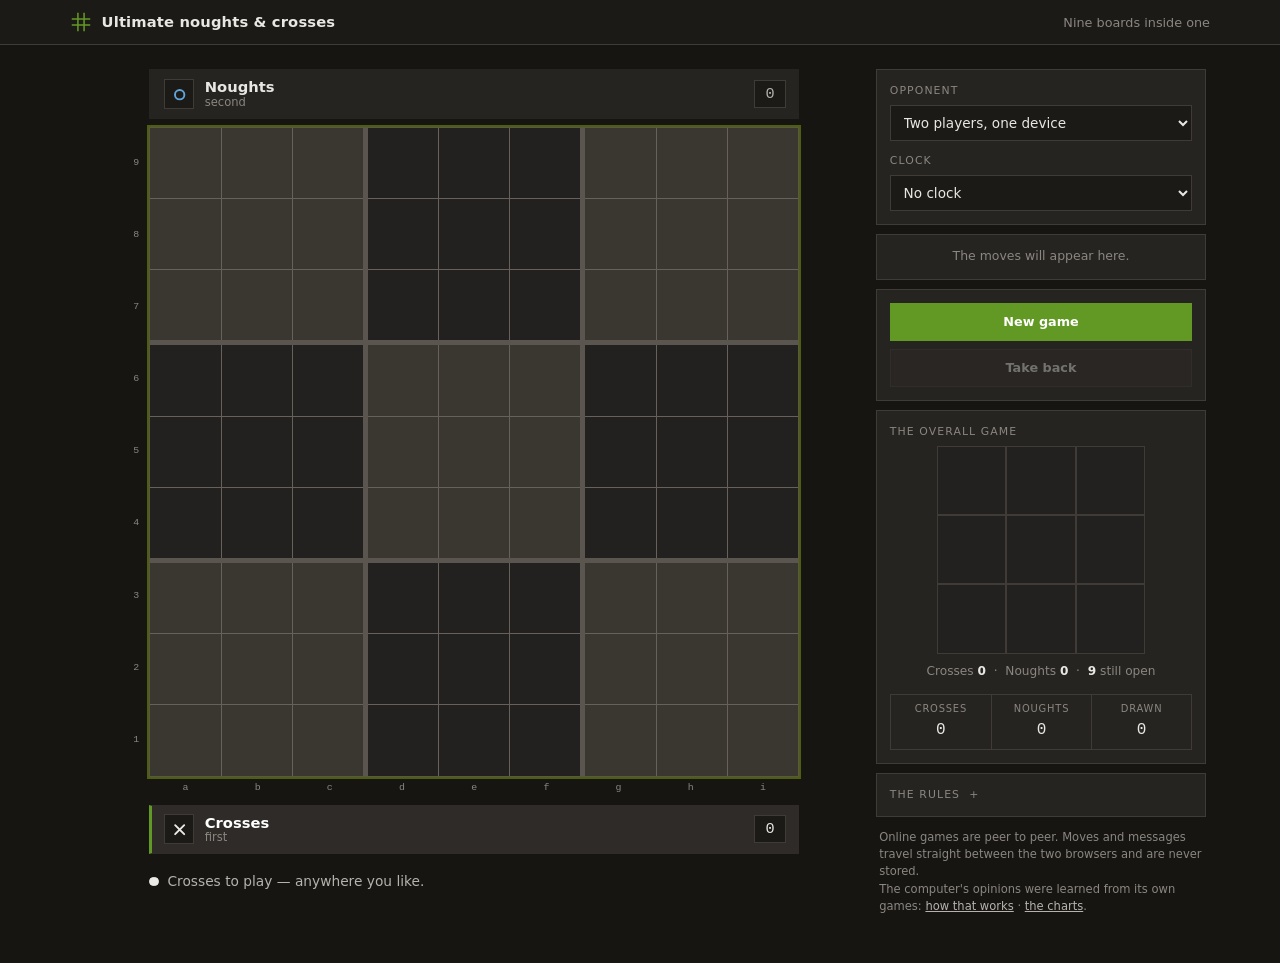
==== commit 10d6ec69: "The scratchpad joins the engine: both wait until the game is over "Try a line…" was offered while a " ====
--- a/index.html
+++ b/index.html
@@ -6,7 +6,7 @@
 <meta name="description" content="Ultimate noughts and crosses — nine boards inside one. Play on one device, against the computer, or in a private online room with a friend." />
 <meta name="theme-color" content="#161512" />
 <title>Ultimate Noughts and Crosses</title>
-<link rel="stylesheet" href="assets/css/game.css?v=25" />
+<link rel="stylesheet" href="assets/css/game.css?v=26" />
 <link rel="icon" href="data:image/svg+xml,%3Csvg xmlns='http://www.w3.org/2000/svg' viewBox='0 0 100 100'%3E%3Cg stroke='%23629924' stroke-width='6' fill='none'%3E%3Cpath d='M36 8v84M64 8v84M8 36h84M8 64h84'/%3E%3C/g%3E%3C/svg%3E" />
 </head>
 <body>
@@ -41,7 +41,7 @@
       <span class="seat__clock" data-seat-clock="away" hidden>5:00</span>
     </div>
 
-    <p class="explore-flag" data-explore-flag hidden>Trying a line — nothing here has been played</p>
+    <p class="explore-flag" data-explore-flag hidden>Trying a line — none of this was played</p>
 
     <div class="board-frame">
       <div class="ranks" data-ranks aria-hidden="true"></div>
@@ -271,15 +271,15 @@
         <button class="btn btn--go" type="button" data-new>New game</button>
         <button class="btn" type="button" data-undo>Take back</button>
       </div>
-      <div class="row-btn" data-explore-start>
-        <button class="btn" type="button" data-explore>Try a line…</button>
+      <div class="row-btn" data-explore-start hidden>
+        <button class="btn" type="button" data-explore>Try a line from here…</button>
       </div>
 
       <div data-explore-controls hidden>
         <p class="explore__head">
           <b>Trying a line.</b>
           <span data-explore-count>Nothing played yet.</span>
-          Play moves for either side; none of it counts until you commit one.
+          Play moves for either side; the game that was played stays as it was.
         </p>
         <div class="engine-line" data-engine-line hidden>
           <span class="lbl">The engine expects</span>
@@ -291,9 +291,8 @@
         </div>
 
         <div class="row-btn">
-          <button class="btn btn--go" type="button" data-explore-commit disabled>Play it</button>
           <button class="btn" type="button" data-explore-back disabled>Back</button>
-          <button class="btn" type="button" data-explore-done>Done</button>
+          <button class="btn btn--go" type="button" data-explore-done>Done</button>
         </div>
       </div>
     </div>
@@ -351,13 +350,13 @@
   </aside>
 </main>
 
-<script src="assets/js/engine.js?v=25"></script>
-<script src="assets/js/features.js?v=25"></script>
-<script src="assets/js/weights.js?v=25"></script>
-<script src="assets/js/ai.js?v=25"></script>
-<script src="assets/js/analysis.js?v=25"></script>
-<script src="assets/js/live.js?v=25"></script>
-<script src="assets/js/net.js?v=25"></script>
-<script src="assets/js/app.js?v=25" defer></script>
+<script src="assets/js/engine.js?v=26"></script>
+<script src="assets/js/features.js?v=26"></script>
+<script src="assets/js/weights.js?v=26"></script>
+<script src="assets/js/ai.js?v=26"></script>
+<script src="assets/js/analysis.js?v=26"></script>
+<script src="assets/js/live.js?v=26"></script>
+<script src="assets/js/net.js?v=26"></script>
+<script src="assets/js/app.js?v=26" defer></script>
 </body>
 </html>
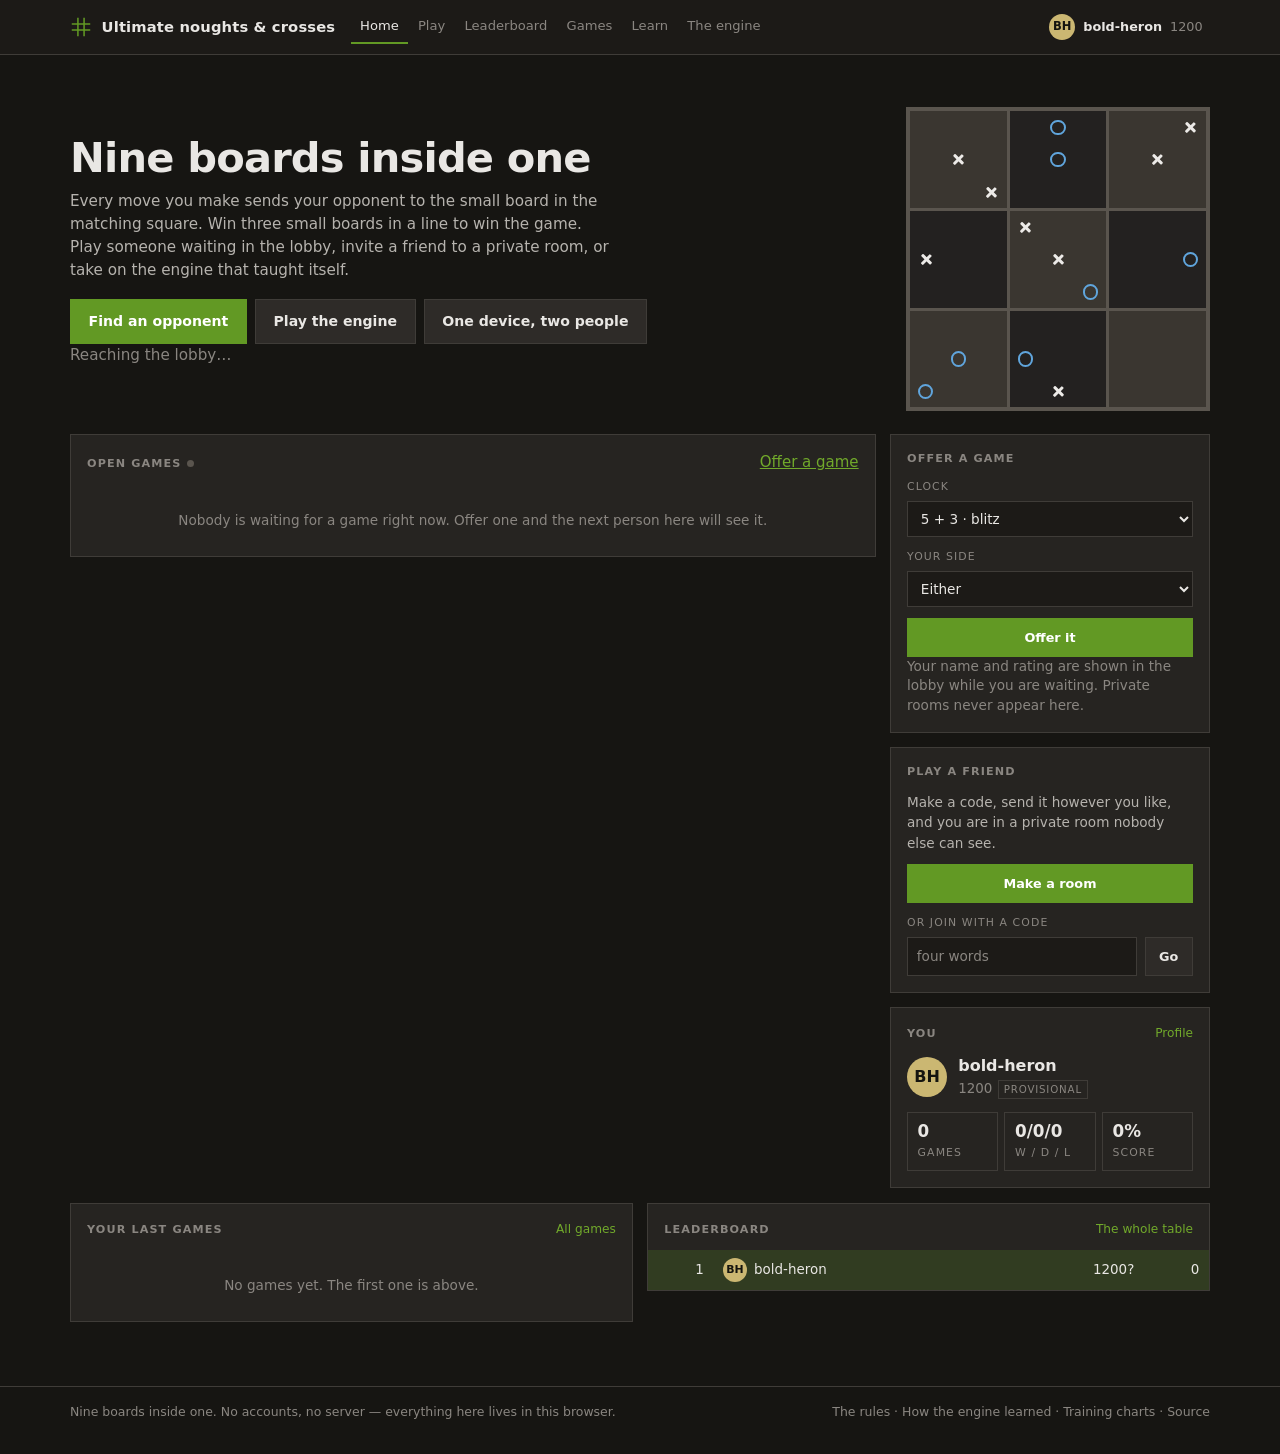
==== commit 5d0d720c: "A site around the board: a lobby, ratings, a record and pages to hold them The game was one page. It" ====
--- a/index.html
+++ b/index.html
@@ -3,360 +3,127 @@
 <head>
 <meta charset="UTF-8" />
 <meta name="viewport" content="width=device-width, initial-scale=1.0" />
-<meta name="description" content="Ultimate noughts and crosses — nine boards inside one. Play on one device, against the computer, or in a private online room with a friend." />
+<meta name="description" content="Ultimate noughts and crosses — nine boards inside one. Play a stranger in the open lobby, a friend in a private room, or the engine that taught itself." />
 <meta name="theme-color" content="#161512" />
 <title>Ultimate Noughts and Crosses</title>
-<link rel="stylesheet" href="assets/css/game.css?v=26" />
+<link rel="stylesheet" href="assets/css/site.css?v=28" />
 <link rel="icon" href="data:image/svg+xml,%3Csvg xmlns='http://www.w3.org/2000/svg' viewBox='0 0 100 100'%3E%3Cg stroke='%23629924' stroke-width='6' fill='none'%3E%3Cpath d='M36 8v84M64 8v84M8 36h84M8 64h84'/%3E%3C/g%3E%3C/svg%3E" />
 </head>
-<body>
-<a class="skip-link" href="#board">Skip to the board</a>
+<body data-page="home">
+<a class="skip-link" href="#main">Skip to the lobby</a>
 
-<header class="top">
-  <div class="top__inner">
-    <span class="brand">
-      <svg class="brand__mark" viewBox="0 0 100 100" aria-hidden="true" focusable="false">
-        <g stroke="currentColor" stroke-width="7" fill="none">
-          <path d="M36 8v84M64 8v84M8 36h84M8 64h84" />
-        </g>
-      </svg>
-      <span class="brand__word">Ultimate noughts &amp; crosses</span>
-    </span>
-    <span class="top__tag">Nine boards inside one</span>
-  </div>
-</header>
+<main class="page" id="main">
 
-<main class="app" id="main">
-
-  <!-- ---------------------------------------------------------------- board -->
-  <div class="board-col">
-
-    <div class="seat seat--top" data-seat="away">
-      <span class="seat__badge" data-seat-badge="away"></span>
-      <span class="seat__who">
-        <b data-seat-name="away">Noughts</b>
-        <small data-seat-note="away">second</small>
-      </span>
-      <span class="seat__score" data-seat-score="away" title="Small boards won">0</span>
-      <span class="seat__clock" data-seat-clock="away" hidden>5:00</span>
+  <div class="hero">
+    <div class="hero__text">
+      <h1>Nine boards inside one</h1>
+      <p>Every move you make sends your opponent to the small board in the matching
+         square. Win three small boards in a line to win the game. Play someone
+         waiting in the lobby, invite a friend to a private room, or take on the
+         engine that taught itself.</p>
+      <div class="hero__go">
+        <button class="btn btn--go btn--big" type="button" data-quick>Find an opponent</button>
+        <a class="btn btn--big" href="play.html?mode=computer">Play the engine</a>
+        <a class="btn btn--big" href="play.html?mode=local">One device, two people</a>
+      </div>
+      <p class="netline" data-lobby-status>Reaching the lobby…</p>
     </div>
-
-    <p class="explore-flag" data-explore-flag hidden>Trying a line — none of this was played</p>
-
-    <div class="board-frame">
-      <div class="ranks" data-ranks aria-hidden="true"></div>
-      <div class="ubk" id="board" data-board role="group"
-           aria-label="Ultimate noughts and crosses board"></div>
-      <div class="files" data-files aria-hidden="true"></div>
-    </div>
-
-    <div class="seat seat--bottom" data-seat="home">
-      <span class="seat__badge" data-seat-badge="home"></span>
-      <span class="seat__who">
-        <b data-seat-name="home">Crosses</b>
-        <small data-seat-note="home">first</small>
-      </span>
-      <span class="seat__score" data-seat-score="home" title="Small boards won">0</span>
-      <span class="seat__clock" data-seat-clock="home" hidden>5:00</span>
-    </div>
-
-    <p class="status" data-status role="status" aria-live="polite">
-      <span class="status__dot" data-turn="X"></span>
-      <span data-status-text>Crosses to play — anywhere you like.</span>
-    </p>
+    <a class="hero__board" href="play.html" aria-label="Play">
+      <span class="hero__grid" data-hero aria-hidden="true"></span>
+    </a>
   </div>
 
-  <!-- -------------------------------------------------------------- sidebar -->
-  <aside class="side">
+  <div class="cols cols--side">
+    <section class="card card--flush">
+      <div class="card__head" style="padding: 1rem 1rem 0">
+        <h2>Open games <span class="dot dot--off" data-lobby-dot></span>
+          <span data-lobby-count class="quiet"></span></h2>
+        <button class="linkish" type="button" data-lobby-refresh>Offer a game</button>
+      </div>
+      <div class="scroll">
+        <table class="tbl" data-seeks-table hidden>
+          <thead><tr>
+            <th>Player</th><th class="num">Rating</th><th>Clock</th>
+            <th>Side</th><th>Waiting</th><th></th>
+          </tr></thead>
+          <tbody data-seeks></tbody>
+        </table>
+      </div>
+      <p class="empty" data-seeks-empty>Nobody is waiting for a game right now.
+        Offer one and the next person here will see it.</p>
+    </section>
 
-    <div class="side__block">
-      <label class="lbl" for="mode">Opponent</label>
-      <select id="mode" data-mode>
-        <option value="local">Two players, one device</option>
-        <option value="computer">The computer</option>
-        <option value="online">A friend online</option>
-        <option value="post">A friend, by message</option>
-      </select>
+    <div class="stack">
+      <section class="card">
+        <div class="card__head"><h2>Offer a game</h2></div>
+        <label class="lbl" for="seek-tc">Clock</label>
+        <select id="seek-tc" data-seek-tc>
+          <option value="0">No clock</option>
+          <option value="60+0">1 + 0 · bullet</option>
+          <option value="180+2">3 + 2 · blitz</option>
+          <option value="300+3" selected>5 + 3 · blitz</option>
+          <option value="600+0">10 + 0 · rapid</option>
+          <option value="move:300">5 minutes a move</option>
+        </select>
+        <label class="lbl lbl--spaced" for="seek-side">Your side</label>
+        <select id="seek-side" data-seek-side>
+          <option value="either" selected>Either</option>
+          <option value="X">Crosses, first</option>
+          <option value="O">Noughts, second</option>
+        </select>
+        <div class="row-btn" style="margin-top:.7rem">
+          <button class="btn btn--go" type="button" data-offer>Offer it</button>
+        </div>
+        <p class="netline">Your name and rating are shown in the lobby while you are
+          waiting. Private rooms never appear here.</p>
+      </section>
 
-      <label class="lbl lbl--spaced" for="tc">Clock</label>
-      <select id="tc" data-tc>
-        <option value="0">No clock</option>
-        <optgroup label="A bank of time each">
-          <option value="60+0">1 + 0 &nbsp;· bullet</option>
-          <option value="180+2">3 + 2 &nbsp;· blitz</option>
-          <option value="300+3">5 + 3 &nbsp;· blitz</option>
-          <option value="600+0">10 + 0 &nbsp;· rapid</option>
-          <option value="custom">Custom…</option>
-        </optgroup>
-        <optgroup label="Time for every move">
-          <option value="move:15">15 seconds a move</option>
-          <option value="move:30">30 seconds a move</option>
-          <option value="move:60">1 minute a move</option>
-          <option value="move:300">5 minutes a move</option>
-          <option value="move:custom">Custom…</option>
-        </optgroup>
-      </select>
-      <div class="row2" data-tc-custom hidden>
-        <div>
-          <label class="lbl" for="tcMin">Minutes</label>
-          <input id="tcMin" type="number" min="0" max="180" step="1" value="5" data-tc-min />
+      <section class="card">
+        <div class="card__head"><h2>Play a friend</h2></div>
+        <p>Make a code, send it however you like, and you are in a private room
+           nobody else can see.</p>
+        <div class="row-btn">
+          <a class="btn btn--go" href="play.html?mode=online&amp;host=1">Make a room</a>
         </div>
-        <div>
-          <label class="lbl" for="tcInc" data-tc-second-label>Increment, seconds</label>
-          <input id="tcInc" type="number" min="0" max="60" step="1" value="3" data-tc-inc />
-        </div>
+        <label class="lbl lbl--spaced" for="join">Or join with a code</label>
+        <form class="row-join" data-join-form>
+          <input id="join" type="text" data-join-code placeholder="four words" autocomplete="off" />
+          <button class="btn" type="submit">Go</button>
+        </form>
+      </section>
+
+      <section class="card" data-you>
+        <div class="card__head"><h2>You</h2><a href="profile.html">Profile</a></div>
+        <div data-you-body></div>
+      </section>
+    </div>
+  </div>
+
+  <div class="cols cols--2" style="margin-top:.9rem">
+    <section class="card card--flush">
+      <div class="card__head" style="padding:1rem 1rem 0">
+        <h2>Your last games</h2><a href="games.html">All games</a>
       </div>
-      <p class="tc__note" data-tc-note hidden>Every move starts with the
-        whole allowance again. Run out on one move and you lose.</p>
+      <div class="scroll"><table class="tbl"><tbody data-recent></tbody></table></div>
+      <p class="empty" data-recent-empty hidden>No games yet. The first one is above.</p>
+    </section>
 
-      <div data-only="computer" hidden>
-        <div class="row2">
-          <div>
-            <label class="lbl" for="level">Strength</label>
-            <select id="level" data-level>
-              <option value="gentle">Gentle</option>
-              <option value="steady" selected>Steady</option>
-              <option value="ruthless">Ruthless</option>
-            </select>
-          </div>
-          <div>
-            <label class="lbl" for="side">You play</label>
-            <select id="side" data-side>
-              <option value="1">Crosses</option>
-              <option value="2">Noughts</option>
-            </select>
-          </div>
-        </div>
+    <section class="card card--flush">
+      <div class="card__head" style="padding:1rem 1rem 0">
+        <h2>Leaderboard</h2><a href="leaderboard.html">The whole table</a>
       </div>
+      <div class="scroll"><table class="tbl"><tbody data-top></tbody></table></div>
+    </section>
+  </div>
 
-      <div data-only="post" hidden>
-        <p class="post__note">No connection of any kind. You make a move, the page
-          gives you a short code, you send it however you send anything. They
-          paste it, move, and send one back. The code carries the whole game, so
-          it cannot get out of step.</p>
-
-        <div data-post-send hidden>
-          <span class="lbl">Send this</span>
-          <textarea class="byhand__box" data-post-out readonly rows="2"></textarea>
-          <div class="row-btn">
-            <button class="btn btn--slim btn--go" type="button" data-post-copy>Copy the code</button>
-            <button class="btn btn--slim" type="button" data-post-copy-link>Copy a link</button>
-          </div>
-        </div>
-
-        <span class="lbl lbl--spaced">Their code</span>
-        <textarea class="byhand__box" data-post-in rows="2"
-                  placeholder="paste what they sent you"></textarea>
-        <div class="row-btn">
-          <button class="btn btn--slim" type="button" data-post-use>Use it</button>
-        </div>
-        <p class="post__said" data-post-said></p>
-      </div>
-
-      <div data-only="online" hidden>
-        <div data-room-setup>
-          <button class="btn btn--go" type="button" data-host>Make a code</button>
-          <p class="hairline">or use one you were given</p>
-          <div class="row-join">
-            <input type="text" data-join-code inputmode="latin" autocomplete="off"
-                   spellcheck="false" placeholder="four-word code" aria-label="Room code" />
-            <button class="btn" type="button" data-join>Join</button>
-          </div>
-        </div>
-        <div data-room-live hidden>
-          <p class="code" data-room-code></p>
-          <div class="row-btn">
-            <button class="btn" type="button" data-copy>Copy invitation</button>
-            <button class="btn btn--quiet" type="button" data-leave>Leave</button>
-          </div>
-        </div>
-        <p class="netline" data-net-status></p>
-        <p class="netline">Whoever arrives first holds the room open, so it does
-          not matter which of you opens the link. You do both need it open at the
-          same time.
-          <button class="linkish" type="button" data-net-check>Not working? Check the connection</button>
-        </p>
-        <ul class="netcheck" data-net-check-out hidden></ul>
-        <div class="row-btn" data-net-report hidden>
-          <button class="btn btn--slim" type="button" data-net-copy>Copy this report</button>
-        </div>
-
-        <details class="byhand" data-byhand>
-          <summary>Rooms not working? Connect by hand</summary>
-          <p class="byhand__note">This needs no matchmaking service at all — just
-            a way to send each other two blocks of text. One of you starts.</p>
-          <div class="row-btn">
-            <button class="btn btn--slim" type="button" data-hand-start>I'll start</button>
-            <button class="btn btn--slim" type="button" data-hand-join>They started</button>
-          </div>
-
-          <div class="relaybox">
-            <span class="lbl">A relay of your own</span>
-            <p class="byhand__note">Free public relays come and go, and without
-              one a lot of mobile and office networks cannot be joined at all.
-              A free account at <b>metered.ca</b> (or any TURN server) gives you
-              three lines to paste here. Both of you only need one between you.</p>
-            <input type="text" data-relay-url placeholder="turn:your-relay:443" />
-            <div class="row2">
-              <input type="text" data-relay-user placeholder="username" />
-              <input type="text" data-relay-pass placeholder="password" />
-            </div>
-            <div class="row-btn">
-              <button class="btn btn--slim" type="button" data-relay-save>Use this relay</button>
-              <button class="btn btn--slim btn--go" type="button" data-relay-test>Test it</button>
-              <button class="btn btn--slim" type="button" data-relay-clear>Forget it</button>
-            </div>
-            <p class="byhand__note" data-relay-said></p>
-          </div>
-
-          <div data-hand-step hidden>
-            <p class="byhand__step" data-hand-say></p>
-            <textarea class="byhand__box" data-hand-out readonly hidden rows="3"></textarea>
-            <div class="row-btn" data-hand-out-row hidden>
-              <button class="btn btn--slim" type="button" data-hand-copy>Copy this code</button>
-            </div>
-            <textarea class="byhand__box" data-hand-in placeholder="paste their code here"
-                      rows="3" hidden></textarea>
-            <div class="row-btn" data-hand-in-row hidden>
-              <button class="btn btn--slim btn--go" type="button" data-hand-go>Use it</button>
-            </div>
-          </div>
-        </details>
-      </div>
-    </div>
-
-    <div class="side__block review" data-review hidden>
-      <span class="lbl" data-review-title>The game is over</span>
-      <p class="review__intro" data-review-intro>Step through the moves below, or
-        have the engine go over the whole game.</p>
-      <div class="row-btn">
-        <button class="btn btn--go" type="button" data-review-analyse>Analyse the game</button>
-      </div>
-      <p class="review__progress" data-review-progress hidden></p>
-      <div class="evalgraph" data-evalgraph hidden></div>
-      <p class="review__summary" data-review-summary hidden></p>
-
-      <div data-an-body hidden>
-        <div class="evalbar" data-eval-bar>
-          <span class="evalbar__x" data-eval-fill style="width:50%"></span>
-        </div>
-        <p class="an__eval"><b data-eval-text>Even</b></p>
-        <p class="an__row">Best move <b data-an-best>—</b></p>
-        <p class="an__row an__pv">Likely line <span data-an-pv>—</span></p>
-        <p class="an__row an__cands-head">Choices for <b data-an-side>crosses</b></p>
-        <ul class="an__cands" data-an-cands></ul>
-        <p class="an__key">
-          <span class="mv__mark mv__mark--dubious">?!</span> inaccuracy
-          <span class="mv__mark mv__mark--mistake">?</span> mistake
-          <span class="mv__mark mv__mark--blunder">??</span> blunder
-        </p>
-      </div>
-    </div>
-
-    <div class="side__block side__block--flush">
-      <div class="moves" data-moves role="log" aria-label="Moves played">
-        <p class="moves__empty">The moves will appear here.</p>
-      </div>
-      <div class="moves-nav" data-moves-nav hidden>
-        <button class="navb" type="button" data-nav="start" aria-label="First move">|◀</button>
-        <button class="navb" type="button" data-nav="prev" aria-label="Previous move">◀</button>
-        <span class="moves-nav__at" data-nav-label>0 / 0</span>
-        <button class="navb" type="button" data-nav="next" aria-label="Next move">▶</button>
-        <button class="navb" type="button" data-nav="end" aria-label="Last move">▶|</button>
-      </div>
-    </div>
-
-    <div class="side__block">
-      <div class="row-btn" data-play-controls>
-        <button class="btn btn--go" type="button" data-new>New game</button>
-        <button class="btn" type="button" data-undo>Take back</button>
-      </div>
-      <div class="row-btn" data-explore-start hidden>
-        <button class="btn" type="button" data-explore>Try a line from here…</button>
-      </div>
-
-      <div data-explore-controls hidden>
-        <p class="explore__head">
-          <b>Trying a line.</b>
-          <span data-explore-count>Nothing played yet.</span>
-          Play moves for either side; the game that was played stays as it was.
-        </p>
-        <div class="engine-line" data-engine-line hidden>
-          <span class="lbl">The engine expects</span>
-          <p class="engine-line__moves" data-engine-moves></p>
-          <div class="row-btn">
-            <button class="btn btn--slim" type="button" data-engine-step>Next move</button>
-            <button class="btn btn--slim" type="button" data-engine-all>Play the line</button>
-          </div>
-        </div>
-
-        <div class="row-btn">
-          <button class="btn" type="button" data-explore-back disabled>Back</button>
-          <button class="btn btn--go" type="button" data-explore-done>Done</button>
-        </div>
-      </div>
-    </div>
-
-    <div class="side__block">
-      <span class="lbl">The overall game</span>
-      <div class="overall-wrap">
-        <div class="overall" data-overall aria-hidden="true"></div>
-        <p class="overall__count" data-overall-count role="status" aria-live="polite">
-          Nine boards still to win.
-        </p>
-      </div>
-      <dl class="tally" aria-label="Games won">
-        <div><dt>Crosses</dt><dd data-tally-x>0</dd></div>
-        <div><dt>Noughts</dt><dd data-tally-o>0</dd></div>
-        <div><dt>Drawn</dt><dd data-tally-d>0</dd></div>
-      </dl>
-    </div>
-
-    <div class="side__block chat" data-chat hidden>
-      <span class="lbl">Chat</span>
-      <div class="chat__log" data-chat-log role="log" aria-live="polite" aria-label="Messages"></div>
-      <form class="chat__form" data-chat-form>
-        <input type="text" data-chat-input maxlength="300" autocomplete="off"
-               placeholder="Say something" aria-label="Your message" />
-        <button class="btn" type="submit" data-chat-send>Send</button>
-      </form>
-    </div>
-
-    <details class="rules side__block">
-      <summary>The rules</summary>
-      <ol>
-        <li>Nine small boards sit in one big three-by-three.</li>
-        <li>The <b>square</b> you play in a small board sends your opponent to the
-          <b>small board in that position</b>. Take the top-right square, and they
-          must play in the top-right board.</li>
-        <li>A small board that has already been won is <b>still played in</b> while it
-          has empty squares — but its result never changes. It belongs to whoever
-          won it first.</li>
-        <li>Only when the board you are sent to is <b>completely full</b> may you
-          play wherever you like.</li>
-        <li>A small board that fills up with no line belongs to nobody.</li>
-        <li>Win <b>three small boards in a row</b> to win the game. If every square
-          is filled and nobody has three in a row, the game is drawn.</li>
-      </ol>
-      <p class="rules__note">Squares are named as on a chessboard: files <b>a–i</b>
-        left to right, ranks <b>1–9</b> bottom to top.</p>
-    </details>
-
-    <p class="fineprint">Online games are peer to peer. Moves and messages travel
-      straight between the two browsers and are never stored.<br />
-      The computer's opinions were learned from its own games:
-      <a href="paper.html">how that works</a> ·
-      <a href="progress.html">the charts</a>.</p>
-  </aside>
 </main>
 
-<script src="assets/js/engine.js?v=26"></script>
-<script src="assets/js/features.js?v=26"></script>
-<script src="assets/js/weights.js?v=26"></script>
-<script src="assets/js/ai.js?v=26"></script>
-<script src="assets/js/analysis.js?v=26"></script>
-<script src="assets/js/live.js?v=26"></script>
-<script src="assets/js/net.js?v=26"></script>
-<script src="assets/js/app.js?v=26" defer></script>
+<script src="assets/js/player.js?v=28"></script>
+<script src="assets/js/archive.js?v=28"></script>
+<script src="assets/js/site.js?v=28"></script>
+<script src="assets/js/net.js?v=28"></script>
+<script src="assets/js/live.js?v=28"></script>
+<script src="assets/js/lobby.js?v=28"></script>
+<script src="assets/js/home.js?v=28" defer></script>
 </body>
 </html>
--- a/assets/css/site.css
+++ b/assets/css/site.css
@@ -0,0 +1,345 @@
+/* ============================================================================
+   ULTIMATE NOUGHTS AND CROSSES — the site around the board
+   ----------------------------------------------------------------------------
+   Every page loads this: the design tokens, the reset, the header and its
+   navigation, and the handful of pieces the pages are built out of — cards,
+   tiles, tables, buttons. The board's own styles live in game.css, which only
+   the playing page needs.
+
+   Change a token here and the whole site retunes, board included.
+   ============================================================================ */
+
+:root {
+  --bg:        #161512;
+  --bg-2:      #1c1a17;
+  --panel:     #262421;
+  --panel-2:   #2e2b28;
+  --line:      #3f3c38;
+  --line-hard: #5a554e;        /* the heavy lines between the nine boards */
+  --line-soft: rgba(255, 255, 255, 0.07);
+
+  --text:        #b6b3ae;
+  --text-dim:    #8a8681;
+  --text-strong: #e9e7e4;
+
+  --go:      #629924;          /* the one colour you can press */
+  --go-hi:   #71a92b;
+  --go-dim:  rgba(98, 153, 36, 0.20);
+
+  --win:  #7fb539;
+  --draw: #8a8681;
+  --loss: #d0684c;
+
+  --sq-light: #3a3630;         /* the nine boards, chequered */
+  --sq-dark:  #232120;
+  --live:     rgba(155, 199, 0, 0.26);   /* the board you are sent to */
+  --live-hi:  rgba(155, 199, 0, 0.42);
+  --last:     rgba(155, 199, 0, 0.30);   /* the square just played */
+
+  --x: #eceae7;                /* the marks */
+  --o: #60a5dc;
+
+  --font: ui-sans-serif, system-ui, -apple-system, "Segoe UI", Roboto, "Helvetica Neue", Arial, sans-serif;
+  --mono: ui-monospace, SFMono-Regular, Menlo, Consolas, monospace;
+  --ease: cubic-bezier(0.22, 1, 0.36, 1);
+}
+
+*, *::before, *::after { box-sizing: border-box; }
+[hidden] { display: none !important; }
+html { -webkit-text-size-adjust: 100%; }
+body {
+  margin: 0;
+  background: var(--bg);
+  color: var(--text);
+  font-family: var(--font);
+  font-size: 15px;
+  line-height: 1.5;
+  -webkit-font-smoothing: antialiased;
+}
+@media (prefers-reduced-motion: reduce) {
+  *, *::before, *::after { animation-duration: .001ms !important; transition-duration: .001ms !important; }
+}
+.skip-link {
+  position: absolute; left: -9999px; top: 0; z-index: 100;
+  background: var(--panel); color: var(--text-strong);
+  padding: .7rem 1.1rem; border: 1px solid var(--line);
+}
+.skip-link:focus { left: .75rem; top: .75rem; }
+
+/* ---- the top bar, on every page --------------------------------------- */
+.top { background: var(--bg-2); border-bottom: 1px solid var(--line); }
+.top__inner {
+  max-width: 1180px; margin-inline: auto; padding: .55rem clamp(.75rem, 2vw, 1.25rem);
+  display: flex; align-items: center; gap: 1rem; justify-content: space-between;
+}
+.brand {
+  display: inline-flex; align-items: center; gap: .6rem; color: var(--go);
+  text-decoration: none; flex: none;
+}
+.brand__mark { width: 22px; height: 22px; flex: none; }
+.brand__word {
+  color: var(--text-strong); font-size: .92rem; font-weight: 600; letter-spacing: .01em;
+}
+@media (max-width: 720px) { .brand__word { display: none; } }
+
+.nav { display: flex; gap: .1rem; flex-wrap: wrap; flex: 1 1 auto; }
+.nav a {
+  color: var(--text-dim); text-decoration: none; font-size: .82rem; font-weight: 500;
+  padding: .4rem .55rem; border-bottom: 2px solid transparent; white-space: nowrap;
+}
+.nav a:hover { color: var(--text-strong); }
+.nav a[aria-current="page"] { color: var(--text-strong); border-bottom-color: var(--go); }
+
+.who {
+  display: inline-flex; align-items: center; gap: .5rem; flex: none;
+  color: var(--text); text-decoration: none; font-size: .8rem;
+  padding: .25rem .4rem; border: 1px solid transparent;
+}
+.who:hover { border-color: var(--line); }
+.who__face {
+  width: 26px; height: 26px; flex: none; border-radius: 50%;
+  display: grid; place-items: center; font-size: .72rem; font-weight: 700;
+  color: #14140f; background: var(--go);
+}
+.who__name { color: var(--text-strong); font-weight: 600; }
+.who__rating { color: var(--text-dim); font-variant-numeric: tabular-nums; }
+@media (max-width: 560px) { .who__name { display: none; } }
+
+/* ---- the page shell ---------------------------------------------------- */
+.page {
+  max-width: 1180px; margin-inline: auto;
+  padding: clamp(1rem, 2.5vw, 1.8rem) clamp(.75rem, 2vw, 1.25rem) 4rem;
+}
+.page__head { margin: 0 0 1.2rem; }
+.page__head h1 {
+  margin: 0 0 .25rem; font-size: clamp(1.4rem, 3.4vw, 1.9rem);
+  color: var(--text-strong); font-weight: 600; letter-spacing: -.01em;
+}
+.page__head p { margin: 0; color: var(--text-dim); font-size: .88rem; max-width: 62ch; }
+
+.cols { display: grid; gap: .9rem; align-items: start; }
+.cols--2 { grid-template-columns: minmax(0, 1fr) minmax(0, 1fr); }
+.cols--3 { grid-template-columns: repeat(3, minmax(0, 1fr)); }
+.cols--side { grid-template-columns: minmax(0, 1fr) minmax(0, 20rem); }
+@media (max-width: 860px) {
+  .cols--2, .cols--3, .cols--side { grid-template-columns: minmax(0, 1fr); }
+}
+
+.card {
+  background: var(--panel); border: 1px solid var(--line); padding: 1rem;
+  min-width: 0;
+}
+.card--flush { padding: 0; }
+.card__head {
+  display: flex; align-items: baseline; justify-content: space-between; gap: .75rem;
+  margin: 0 0 .7rem;
+}
+.card__head h2 {
+  margin: 0; font-size: .7rem; text-transform: uppercase; letter-spacing: .1em;
+  color: var(--text-dim); font-weight: 600;
+}
+.card__head a { color: var(--go-hi); text-decoration: none; font-size: .76rem; }
+.card__head a:hover { text-decoration: underline; }
+.card p { margin: 0 0 .7rem; font-size: .85rem; }
+.card p:last-child { margin-bottom: 0; }
+
+/* ---- numbers you want at a glance -------------------------------------- */
+.tiles { display: grid; grid-template-columns: repeat(auto-fit, minmax(7.5rem, 1fr)); gap: .55rem; }
+.tile { background: var(--panel); border: 1px solid var(--line); padding: .75rem .85rem; }
+.tile__n {
+  display: block; font-size: 1.5rem; font-weight: 600; color: var(--text-strong);
+  font-variant-numeric: tabular-nums; line-height: 1.1;
+}
+.tile__k {
+  display: block; font-size: .68rem; text-transform: uppercase; letter-spacing: .1em;
+  color: var(--text-dim); margin-top: .3rem;
+}
+.tile__sub { display: block; font-size: .74rem; color: var(--text-dim); margin-top: .15rem; }
+.up { color: var(--win); } .down { color: var(--loss); } .flat { color: var(--draw); }
+
+/* ---- tables ------------------------------------------------------------ */
+.tbl { width: 100%; border-collapse: collapse; font-size: .84rem; }
+.tbl th {
+  text-align: left; font-weight: 500; font-size: .68rem; text-transform: uppercase;
+  letter-spacing: .1em; color: var(--text-dim); padding: .5rem .6rem;
+  border-bottom: 1px solid var(--line); white-space: nowrap;
+}
+.tbl td { padding: .5rem .6rem; border-bottom: 1px solid var(--line-soft); vertical-align: middle; }
+.tbl tr:last-child td { border-bottom: 0; }
+.tbl tbody tr:hover { background: var(--panel-2); }
+.tbl .num { text-align: right; font-variant-numeric: tabular-nums; }
+.tbl .you { background: var(--go-dim); }
+.tbl .you td { color: var(--text-strong); }
+.tbl a { color: var(--text-strong); text-decoration: none; }
+.tbl a:hover { color: var(--go-hi); }
+.scroll { overflow-x: auto; }
+
+.face {
+  width: 24px; height: 24px; flex: none; border-radius: 50%;
+  display: inline-grid; place-items: center; font-size: .68rem; font-weight: 700;
+  color: #14140f; background: var(--go); vertical-align: middle; margin-right: .45rem;
+}
+.name { display: inline-flex; align-items: center; min-width: 0; }
+.tag {
+  display: inline-block; font-size: .64rem; text-transform: uppercase; letter-spacing: .08em;
+  color: var(--text-dim); border: 1px solid var(--line); padding: .05rem .3rem; margin-left: .35rem;
+}
+.dot { width: 7px; height: 7px; border-radius: 50%; display: inline-block; margin-right: .4rem; }
+.dot--on { background: var(--go-hi); }
+.dot--off { background: var(--line-hard); }
+.w { color: var(--win); } .d { color: var(--draw); } .l { color: var(--loss); }
+.empty { color: var(--text-dim); font-size: .84rem; padding: 1.6rem 1rem; text-align: center; }
+.chart__hit { fill: transparent; }
+.chart__hit:hover { fill: var(--line-soft); }
+
+/* ---- controls ---------------------------------------------------------- */
+.lbl {
+  display: block; font-size: .68rem; text-transform: uppercase;
+  letter-spacing: .1em; color: var(--text-dim); margin-bottom: .35rem;
+}
+.lbl--spaced { margin-top: .75rem; }
+.row2 { display: grid; grid-template-columns: 1fr 1fr; gap: .55rem; margin-top: .7rem; }
+.row-btn { display: flex; gap: .45rem; flex-wrap: wrap; }
+.row-btn .btn { flex: 1 1 auto; }
+.row-join { display: flex; gap: .45rem; }
+.row-join input { flex: 1 1 auto; min-width: 0; }
+.hairline {
+  margin: .7rem 0 .45rem; font-size: .72rem; color: var(--text-dim);
+  text-transform: uppercase; letter-spacing: .1em; text-align: center;
+}
+
+select, input[type="text"], input[type="number"] {
+  width: 100%; font: inherit; font-size: .85rem;
+  color: var(--text-strong); background: var(--bg-2);
+  border: 1px solid var(--line); padding: .5rem .55rem;
+}
+select { cursor: pointer; }
+select:hover, input[type="text"]:hover, input[type="number"]:hover { border-color: #55514c; }
+input::placeholder { color: var(--text-dim); }
+
+.btn {
+  font: inherit; font-size: .8rem; font-weight: 600;
+  display: inline-flex; align-items: center; justify-content: center; gap: .4rem;
+  padding: .55rem .85rem; cursor: pointer; text-decoration: none;
+  color: var(--text-strong); background: var(--panel-2);
+  border: 1px solid var(--line);
+  transition: background .2s var(--ease), border-color .2s var(--ease), color .2s var(--ease);
+}
+.btn:hover:not(:disabled) { background: #3a3733; border-color: #55514c; }
+.btn--go { background: var(--go); border-color: var(--go); color: #fff; width: 100%; }
+.btn--go:hover:not(:disabled) { background: var(--go-hi); border-color: var(--go-hi); color: #fff; }
+.btn--quiet { background: transparent; }
+.btn--slim { padding: .4rem .7rem; font-size: .72rem; }
+.btn:disabled { opacity: .4; cursor: default; }
+button:focus-visible, select:focus-visible, input:focus-visible, a:focus-visible {
+  outline: 2px solid var(--go-hi); outline-offset: 2px;
+}
+
+.code {
+  font-family: var(--mono); font-size: .88rem; color: var(--text-strong);
+  background: var(--bg-2); border: 1px dashed var(--line);
+  padding: .55rem .6rem; margin: 0 0 .5rem; word-break: break-word;
+}
+.netline { font-size: .76rem; line-height: 1.45; color: var(--text-dim); margin: .55rem 0 0; }
+.netline--live { color: var(--go-hi); }
+.netline--error { color: #e0876f; }
+.linkish { background: none; border: 0; padding: 0; font: inherit; cursor: pointer;
+           color: var(--go-hi); text-decoration: underline; }
+
+
+/* ---- the front page ---------------------------------------------------- */
+.hero {
+  display: grid; grid-template-columns: minmax(0, 1fr) minmax(0, 19rem);
+  gap: clamp(1rem, 3vw, 2.5rem); align-items: center;
+  margin: clamp(.5rem, 2vw, 1.5rem) 0 1.4rem;
+}
+@media (max-width: 780px) { .hero { grid-template-columns: minmax(0, 1fr); } .hero__board { display: none; } }
+.hero__text h1 {
+  margin: 0 0 .6rem; font-size: clamp(1.7rem, 5vw, 2.6rem); line-height: 1.1;
+  color: var(--text-strong); font-weight: 600; letter-spacing: -.02em;
+}
+.hero__text p { margin: 0 0 1.1rem; max-width: 56ch; font-size: .95rem; }
+.hero__go { display: flex; gap: .5rem; flex-wrap: wrap; }
+.btn--big { padding: .7rem 1.1rem; font-size: .88rem; }
+.hero__go .btn--go { width: auto; }
+
+.hero__board { display: block; text-decoration: none; }
+.hero__grid {
+  display: grid; grid-template-columns: repeat(3, 1fr); grid-template-rows: repeat(3, 1fr);
+  gap: 3px; aspect-ratio: 1; background: var(--line-hard); padding: 3px;
+  border: 1px solid var(--line-hard);
+}
+.hero__mini {
+  display: grid; grid-template-columns: repeat(3, 1fr); grid-template-rows: repeat(3, 1fr);
+  gap: 1px; background: var(--sq-dark); min-width: 0; min-height: 0;
+}
+.hero__mini--light { background: var(--sq-light); }
+.hero__cell { min-width: 0; min-height: 0; position: relative; }
+.hero__cell--x::before, .hero__cell--x::after,
+.hero__cell--o::before {
+  content: ""; position: absolute; inset: 26%;
+}
+.hero__cell--x::before, .hero__cell--x::after {
+  inset: 30% 46%; background: var(--x); border-radius: 1px;
+}
+.hero__cell--x::before { transform: rotate(45deg); }
+.hero__cell--x::after { transform: rotate(-45deg); }
+.hero__cell--o::before { border: 2px solid var(--o); border-radius: 50%; }
+
+.stack { display: grid; gap: .9rem; align-content: start; }
+.quiet { color: var(--text-dim); font-weight: 400; }
+.tiles--tight { grid-template-columns: repeat(3, minmax(0, 1fr)); gap: .4rem; margin-top: .8rem; }
+.tiles--tight .tile { padding: .55rem .6rem; }
+.tiles--tight .tile__n { font-size: 1.05rem; }
+
+.youcard { display: flex; align-items: center; gap: .7rem; }
+.face--big { width: 40px; height: 40px; font-size: 1rem; margin: 0; }
+.youcard__name {
+  display: block; color: var(--text-strong); font-size: 1rem; font-weight: 600;
+  cursor: pointer; border-bottom: 1px dashed transparent;
+}
+.youcard__name:hover { border-bottom-color: var(--line-hard); }
+.youcard__rating { display: block; font-size: .84rem; color: var(--text-dim); }
+
+
+/* ---- profile ----------------------------------------------------------- */
+.profile__card { display: flex; align-items: center; gap: 1rem; }
+.face--huge {
+  width: 64px; height: 64px; font-size: 1.5rem; margin: 0; border-radius: 50%;
+}
+.profile__card h1 {
+  margin: 0; font-size: clamp(1.4rem, 3.4vw, 1.9rem); color: var(--text-strong);
+  font-weight: 600; letter-spacing: -.01em;
+}
+.profile__sub { margin: .15rem 0 0; color: var(--text-dim); font-size: .86rem; }
+
+/* ---- charts ------------------------------------------------------------ */
+/* One measure a chart, one accent, and the axes left quiet enough to read
+   past. Every mark carries its own title, so the numbers are reachable
+   without colour or hover alone. */
+.fig { margin: 0; }
+.fig__plot { width: 100%; }
+.fig__cap { margin: .5rem 0 0; font-size: .74rem; color: var(--text-dim); }
+.chart { width: 100%; height: auto; display: block; overflow: visible; }
+.chart__grid { stroke: var(--line); stroke-width: 1; stroke-dasharray: 2 4; }
+.chart__axis { stroke: var(--line); stroke-width: 1; }
+.chart__tick { fill: var(--text-dim); font-size: 10px; font-family: var(--font); }
+.chart__line { fill: none; stroke: var(--go-hi); stroke-width: 2; stroke-linejoin: round; }
+.chart__area { fill: var(--go-dim); stroke: none; }
+.chart__dot { fill: var(--go-hi); stroke: var(--panel); stroke-width: 2; }
+.chart__dot:hover { fill: var(--text-strong); }
+.chart__now { fill: var(--text-strong); font-size: 12px; font-weight: 600; font-family: var(--font); }
+.chart__bar { fill: var(--go); }
+.chart__bar:hover { fill: var(--go-hi); }
+.chart__bar--none { fill: var(--line); }
+
+/* ---- the foot ---------------------------------------------------------- */
+.foot {
+  border-top: 1px solid var(--line); color: var(--text-dim); font-size: .78rem;
+}
+.foot__inner {
+  max-width: 1180px; margin-inline: auto; padding: 1rem clamp(.75rem, 2vw, 1.25rem) 2rem;
+  display: flex; gap: .9rem; flex-wrap: wrap; justify-content: space-between;
+}
+.foot a { color: var(--text-dim); text-decoration: none; }
+.foot a:hover { color: var(--go-hi); }
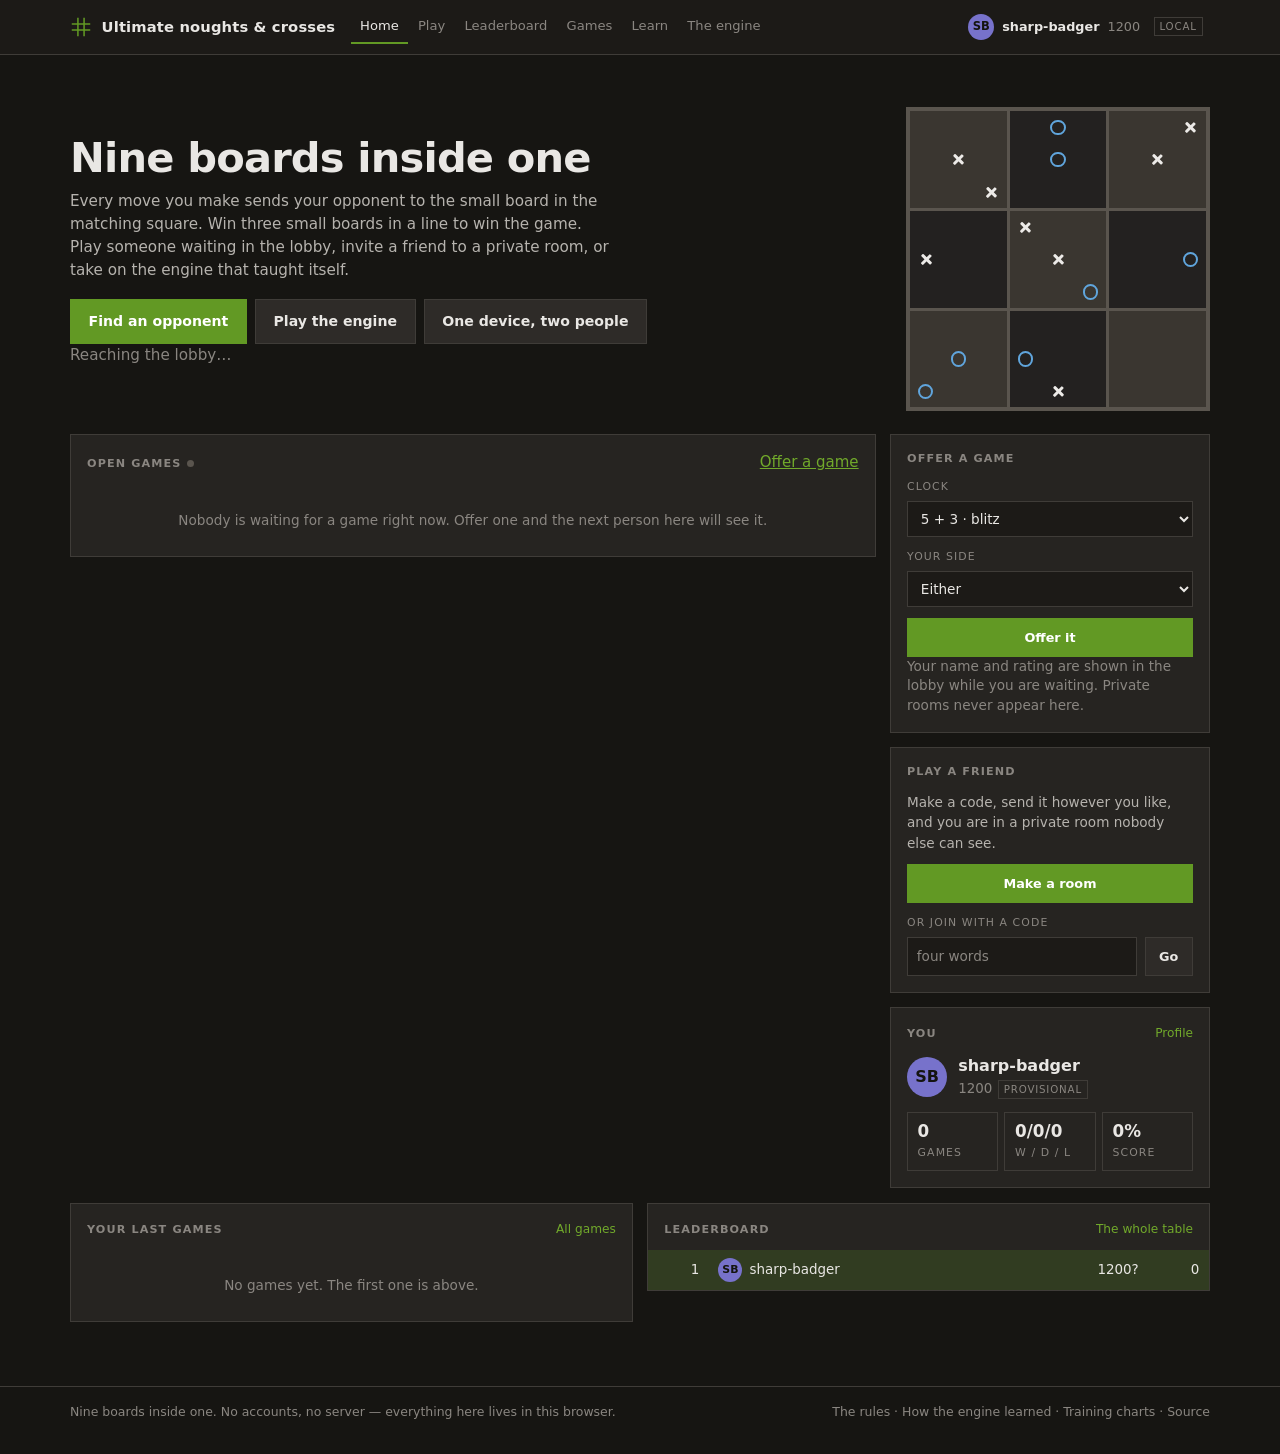
==== commit 2a175eaf: "A server, for the things two browsers cannot do between them The site could pair strangers and play " ====
--- a/index.html
+++ b/index.html
@@ -6,7 +6,7 @@
 <meta name="description" content="Ultimate noughts and crosses — nine boards inside one. Play a stranger in the open lobby, a friend in a private room, or the engine that taught itself." />
 <meta name="theme-color" content="#161512" />
 <title>Ultimate Noughts and Crosses</title>
-<link rel="stylesheet" href="assets/css/site.css?v=28" />
+<link rel="stylesheet" href="assets/css/site.css?v=29" />
 <link rel="icon" href="data:image/svg+xml,%3Csvg xmlns='http://www.w3.org/2000/svg' viewBox='0 0 100 100'%3E%3Cg stroke='%23629924' stroke-width='6' fill='none'%3E%3Cpath d='M36 8v84M64 8v84M8 36h84M8 64h84'/%3E%3C/g%3E%3C/svg%3E" />
 </head>
 <body data-page="home">
@@ -36,7 +36,8 @@
   <div class="cols cols--side">
     <section class="card card--flush">
       <div class="card__head" style="padding: 1rem 1rem 0">
-        <h2>Open games <span class="dot dot--off" data-lobby-dot></span>
+        <h2><span data-lobby-name>Open games</span>
+          <span class="dot dot--off" data-lobby-dot></span>
           <span data-lobby-count class="quiet"></span></h2>
         <button class="linkish" type="button" data-lobby-refresh>Offer a game</button>
       </div>
@@ -54,6 +55,12 @@
     </section>
 
     <div class="stack">
+      <section class="card" data-account hidden>
+        <div class="card__head"><h2 data-account-head>Your account</h2>
+          <span class="quiet" style="font-size:.76rem" data-account-where></span></div>
+        <div data-account-body></div>
+      </section>
+
       <section class="card">
         <div class="card__head"><h2>Offer a game</h2></div>
         <label class="lbl" for="seek-tc">Clock</label>
@@ -118,12 +125,14 @@
 
 </main>
 
-<script src="assets/js/player.js?v=28"></script>
-<script src="assets/js/archive.js?v=28"></script>
-<script src="assets/js/site.js?v=28"></script>
-<script src="assets/js/net.js?v=28"></script>
-<script src="assets/js/live.js?v=28"></script>
-<script src="assets/js/lobby.js?v=28"></script>
-<script src="assets/js/home.js?v=28" defer></script>
+<script src="assets/js/config.js?v=29"></script>
+<script src="assets/js/account.js?v=29"></script>
+<script src="assets/js/player.js?v=29"></script>
+<script src="assets/js/archive.js?v=29"></script>
+<script src="assets/js/site.js?v=29"></script>
+<script src="assets/js/net.js?v=29"></script>
+<script src="assets/js/live.js?v=29"></script>
+<script src="assets/js/lobby.js?v=29"></script>
+<script src="assets/js/home.js?v=29" defer></script>
 </body>
 </html>
--- a/assets/css/site.css
+++ b/assets/css/site.css
@@ -333,6 +333,17 @@
 .chart__bar:hover { fill: var(--go-hi); }
 .chart__bar--none { fill: var(--line); }
 
+
+/* ---- tabs -------------------------------------------------------------- */
+.tabs { display: flex; gap: .3rem; margin: 0 0 .8rem; border-bottom: 1px solid var(--line); }
+.tab {
+  font: inherit; font-size: .82rem; font-weight: 600; cursor: pointer;
+  background: none; border: 0; border-bottom: 2px solid transparent;
+  color: var(--text-dim); padding: .45rem .7rem;
+}
+.tab:hover { color: var(--text-strong); }
+.tab--on { color: var(--text-strong); border-bottom-color: var(--go); }
+
 /* ---- the foot ---------------------------------------------------------- */
 .foot {
   border-top: 1px solid var(--line); color: var(--text-dim); font-size: .78rem;
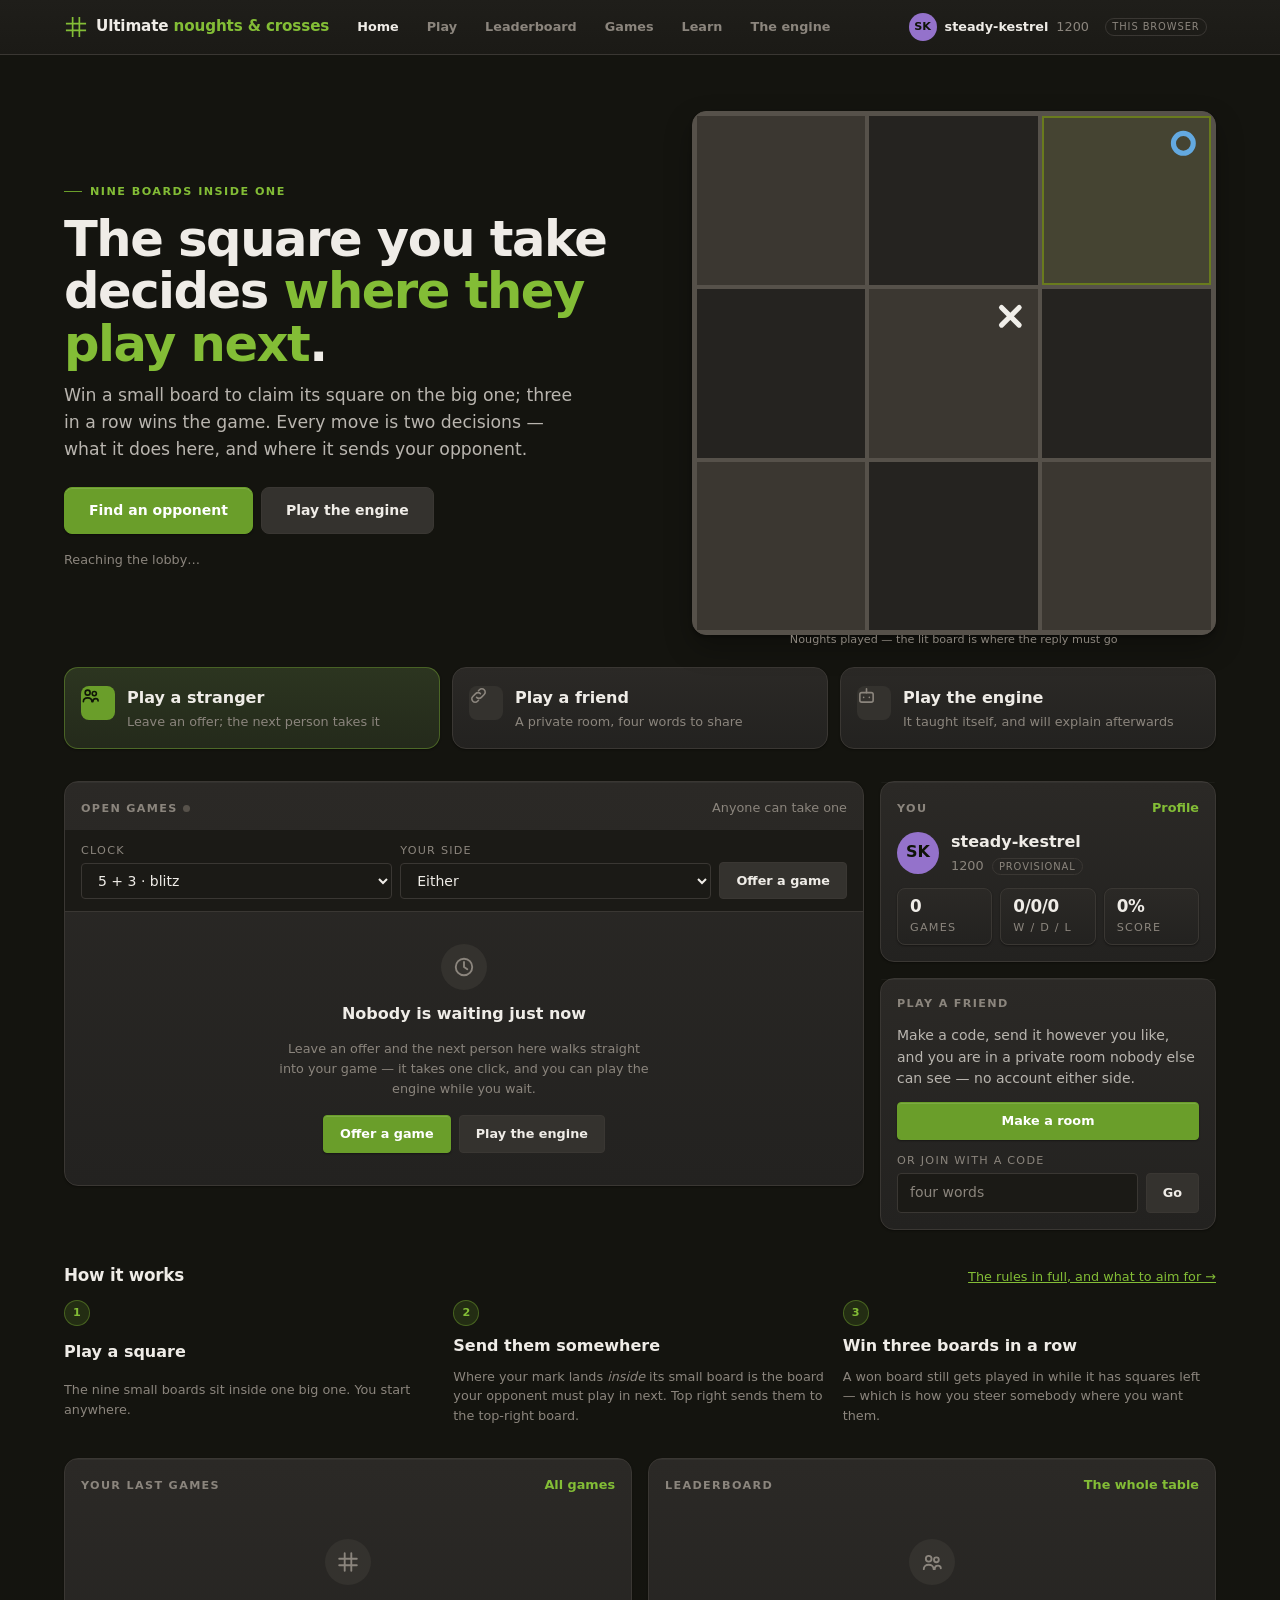
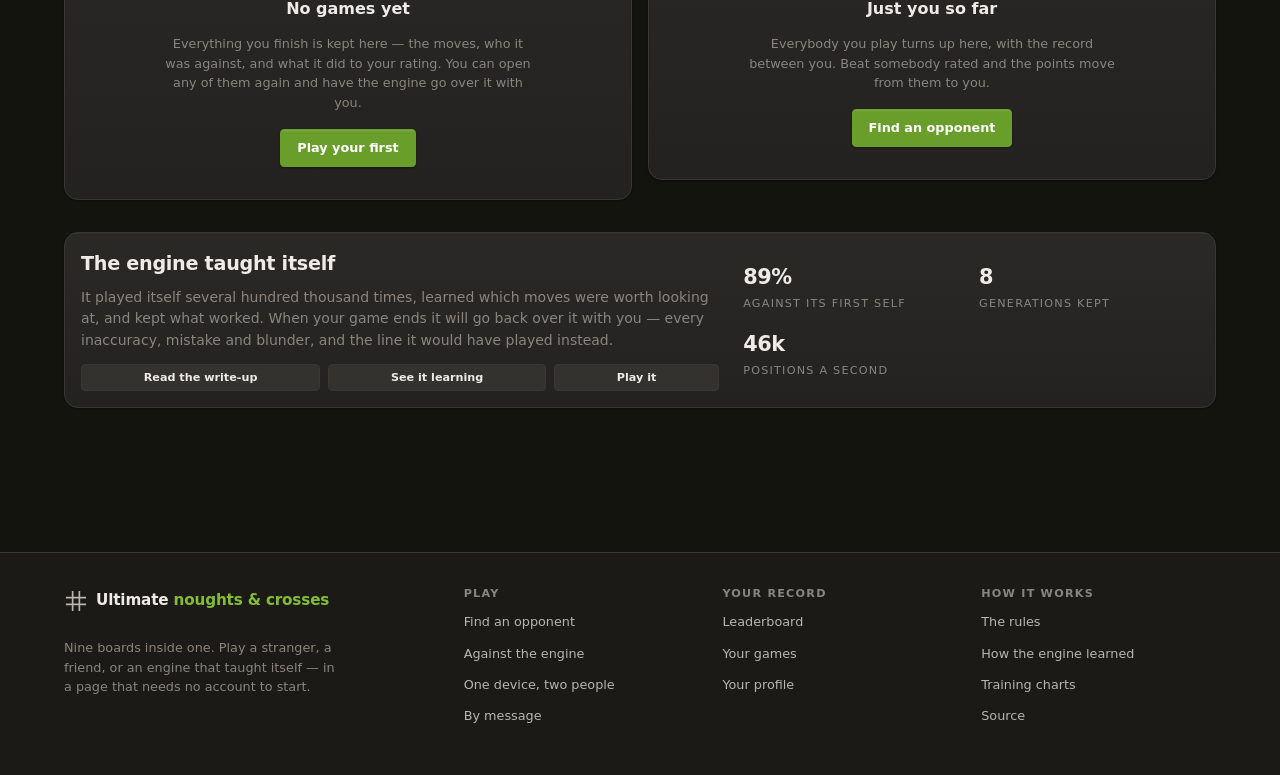
==== commit 2d516407: "A front page that shows the game, and a site that looks finished The site worked, but it read as sca" ====
--- a/index.html
+++ b/index.html
@@ -3,44 +3,92 @@
 <head>
 <meta charset="UTF-8" />
 <meta name="viewport" content="width=device-width, initial-scale=1.0" />
-<meta name="description" content="Ultimate noughts and crosses — nine boards inside one. Play a stranger in the open lobby, a friend in a private room, or the engine that taught itself." />
-<meta name="theme-color" content="#161512" />
-<title>Ultimate Noughts and Crosses</title>
-<link rel="stylesheet" href="assets/css/site.css?v=29" />
-<link rel="icon" href="data:image/svg+xml,%3Csvg xmlns='http://www.w3.org/2000/svg' viewBox='0 0 100 100'%3E%3Cg stroke='%23629924' stroke-width='6' fill='none'%3E%3Cpath d='M36 8v84M64 8v84M8 36h84M8 64h84'/%3E%3C/g%3E%3C/svg%3E" />
+<meta name="description" content="Ultimate noughts and crosses — nine boards inside one. Play a stranger in the open lobby, a friend in a private room, or an engine that taught itself. No account needed to start." />
+<meta name="theme-color" content="#14140f" />
+<meta property="og:title" content="Ultimate noughts and crosses" />
+<meta property="og:description" content="Nine boards inside one. The square you take decides which board your opponent must play in next." />
+<meta property="og:type" content="website" />
+<title>Ultimate Noughts and Crosses — nine boards inside one</title>
+<link rel="stylesheet" href="assets/css/site.css?v=30" />
+<link rel="icon" href="data:image/svg+xml,%3Csvg xmlns='http://www.w3.org/2000/svg' viewBox='0 0 100 100'%3E%3Cg stroke='%2383bd36' stroke-width='6' fill='none'%3E%3Cpath d='M36 8v84M64 8v84M8 36h84M8 64h84'/%3E%3C/g%3E%3C/svg%3E" />
 </head>
 <body data-page="home">
 <a class="skip-link" href="#main">Skip to the lobby</a>
 
 <main class="page" id="main">
 
-  <div class="hero">
-    <div class="hero__text">
-      <h1>Nine boards inside one</h1>
-      <p>Every move you make sends your opponent to the small board in the matching
-         square. Win three small boards in a line to win the game. Play someone
-         waiting in the lobby, invite a friend to a private room, or take on the
-         engine that taught itself.</p>
+  <!-- ------------------------------------------------------------- the hero -->
+  <section class="hero">
+    <div class="hero__text rise">
+      <p class="hero__eyebrow">Nine boards inside one</p>
+      <h1>The square you take decides <b>where they play next</b>.</h1>
+      <p class="hero__lede">Win a small board to claim its square on the big one;
+        three in a row wins the game. Every move is two decisions — what it does
+        here, and where it sends your opponent.</p>
       <div class="hero__go">
         <button class="btn btn--go btn--big" type="button" data-quick>Find an opponent</button>
         <a class="btn btn--big" href="play.html?mode=computer">Play the engine</a>
-        <a class="btn btn--big" href="play.html?mode=local">One device, two people</a>
-      </div>
-      <p class="netline" data-lobby-status>Reaching the lobby…</p>
-    </div>
-    <a class="hero__board" href="play.html" aria-label="Play">
-      <span class="hero__grid" data-hero aria-hidden="true"></span>
-    </a>
-  </div>
-
-  <div class="cols cols--side">
+      </div>
+      <p class="hero__note" data-lobby-status>Reaching the lobby…</p>
+    </div>
+
+    <div class="hero__board rise rise-2">
+      <div class="hero__grid" data-hero aria-hidden="true"></div>
+      <p class="hero__cap" data-hero-cap>A game, playing itself</p>
+    </div>
+  </section>
+
+  <!-- ------------------------------------------------------ three ways in -->
+  <section class="section" style="margin-top:0">
+    <div class="ways">
+      <button class="pick pick--go" type="button" data-quick>
+        <span class="pick__mark" data-icon="people"></span>
+        <span><b>Play a stranger</b><span data-ways-lobby>Someone waiting in the lobby, rated</span></span>
+      </button>
+      <a class="pick" href="play.html?mode=online&amp;host=1">
+        <span class="pick__mark" data-icon="link"></span>
+        <span><b>Play a friend</b><span>A private room, four words to share</span></span>
+      </a>
+      <a class="pick" href="play.html?mode=computer">
+        <span class="pick__mark" data-icon="robot"></span>
+        <span><b>Play the engine</b><span>It taught itself, and will explain afterwards</span></span>
+      </a>
+    </div>
+  </section>
+
+  <!-- ---------------------------------------------------------- the lobby -->
+  <div class="cols cols--side section">
     <section class="card card--flush">
-      <div class="card__head" style="padding: 1rem 1rem 0">
+      <div class="card__head" style="padding:var(--s-4) var(--s-4) 0">
         <h2><span data-lobby-name>Open games</span>
           <span class="dot dot--off" data-lobby-dot></span>
           <span data-lobby-count class="quiet"></span></h2>
-        <button class="linkish" type="button" data-lobby-refresh>Offer a game</button>
-      </div>
+        <span class="quiet" style="font-size:.8rem">Anyone can take one</span>
+      </div>
+
+      <div class="lobbybar">
+        <div>
+          <label class="lbl" for="seek-tc">Clock</label>
+          <select id="seek-tc" data-seek-tc>
+            <option value="0">No clock</option>
+            <option value="60+0">1 + 0 · bullet</option>
+            <option value="180+2">3 + 2 · blitz</option>
+            <option value="300+3" selected>5 + 3 · blitz</option>
+            <option value="600+0">10 + 0 · rapid</option>
+            <option value="move:300">5 minutes a move</option>
+          </select>
+        </div>
+        <div>
+          <label class="lbl" for="seek-side">Your side</label>
+          <select id="seek-side" data-seek-side>
+            <option value="either" selected>Either</option>
+            <option value="X">Crosses, first</option>
+            <option value="O">Noughts, second</option>
+          </select>
+        </div>
+        <button class="btn" type="button" data-offer>Offer a game</button>
+      </div>
+
       <div class="scroll">
         <table class="tbl" data-seeks-table hidden>
           <thead><tr>
@@ -50,45 +98,25 @@
           <tbody data-seeks></tbody>
         </table>
       </div>
-      <p class="empty" data-seeks-empty>Nobody is waiting for a game right now.
-        Offer one and the next person here will see it.</p>
+      <div data-seeks-empty></div>
     </section>
 
     <div class="stack">
       <section class="card" data-account hidden>
         <div class="card__head"><h2 data-account-head>Your account</h2>
-          <span class="quiet" style="font-size:.76rem" data-account-where></span></div>
+          <span class="quiet" style="font-size:.78rem" data-account-where></span></div>
         <div data-account-body></div>
       </section>
 
-      <section class="card">
-        <div class="card__head"><h2>Offer a game</h2></div>
-        <label class="lbl" for="seek-tc">Clock</label>
-        <select id="seek-tc" data-seek-tc>
-          <option value="0">No clock</option>
-          <option value="60+0">1 + 0 · bullet</option>
-          <option value="180+2">3 + 2 · blitz</option>
-          <option value="300+3" selected>5 + 3 · blitz</option>
-          <option value="600+0">10 + 0 · rapid</option>
-          <option value="move:300">5 minutes a move</option>
-        </select>
-        <label class="lbl lbl--spaced" for="seek-side">Your side</label>
-        <select id="seek-side" data-seek-side>
-          <option value="either" selected>Either</option>
-          <option value="X">Crosses, first</option>
-          <option value="O">Noughts, second</option>
-        </select>
-        <div class="row-btn" style="margin-top:.7rem">
-          <button class="btn btn--go" type="button" data-offer>Offer it</button>
-        </div>
-        <p class="netline">Your name and rating are shown in the lobby while you are
-          waiting. Private rooms never appear here.</p>
+      <section class="card" data-you>
+        <div class="card__head"><h2>You</h2><a href="profile.html">Profile</a></div>
+        <div data-you-body></div>
       </section>
 
       <section class="card">
         <div class="card__head"><h2>Play a friend</h2></div>
         <p>Make a code, send it however you like, and you are in a private room
-           nobody else can see.</p>
+           nobody else can see — no account either side.</p>
         <div class="row-btn">
           <a class="btn btn--go" href="play.html?mode=online&amp;host=1">Make a room</a>
         </div>
@@ -98,41 +126,90 @@
           <button class="btn" type="submit">Go</button>
         </form>
       </section>
-
-      <section class="card" data-you>
-        <div class="card__head"><h2>You</h2><a href="profile.html">Profile</a></div>
-        <div data-you-body></div>
-      </section>
     </div>
   </div>
 
-  <div class="cols cols--2" style="margin-top:.9rem">
+  <!-- ------------------------------------------------------ how it works -->
+  <section class="section">
+    <div class="section__head">
+      <h2>How it works</h2>
+      <p><a href="learn.html">The rules in full, and what to aim for →</a></p>
+    </div>
+    <div class="steps">
+      <div class="step">
+        <span class="step__n">1</span>
+        <b>Play a square</b>
+        <p>The nine small boards sit inside one big one. You start anywhere.</p>
+      </div>
+      <div class="step">
+        <span class="step__n">2</span>
+        <b>Send them somewhere</b>
+        <p>Where your mark lands <em>inside</em> its small board is the board
+           your opponent must play in next. Top right sends them to the top-right
+           board.</p>
+      </div>
+      <div class="step">
+        <span class="step__n">3</span>
+        <b>Win three boards in a row</b>
+        <p>A won board still gets played in while it has squares left — which is
+           how you steer somebody where you want them.</p>
+      </div>
+    </div>
+  </section>
+
+  <!-- --------------------------------------------------- record and ladder -->
+  <div class="cols cols--2 section">
     <section class="card card--flush">
-      <div class="card__head" style="padding:1rem 1rem 0">
+      <div class="card__head" style="padding:var(--s-4) var(--s-4) 0">
         <h2>Your last games</h2><a href="games.html">All games</a>
       </div>
       <div class="scroll"><table class="tbl"><tbody data-recent></tbody></table></div>
-      <p class="empty" data-recent-empty hidden>No games yet. The first one is above.</p>
+      <div data-recent-empty></div>
     </section>
 
     <section class="card card--flush">
-      <div class="card__head" style="padding:1rem 1rem 0">
-        <h2>Leaderboard</h2><a href="leaderboard.html">The whole table</a>
+      <div class="card__head" style="padding:var(--s-4) var(--s-4) 0">
+        <h2><span data-top-name>Leaderboard</span></h2>
+        <a href="leaderboard.html">The whole table</a>
       </div>
       <div class="scroll"><table class="tbl"><tbody data-top></tbody></table></div>
+      <div data-top-empty></div>
     </section>
   </div>
 
+  <!-- ------------------------------------------------------------ the engine -->
+  <section class="section">
+    <div class="card engine-strip">
+      <div>
+        <h2 style="margin:0 0 var(--s-2);font-size:1.2rem">The engine taught itself</h2>
+        <p style="color:var(--text-dim)">It played itself several hundred thousand
+          times, learned which moves were worth looking at, and kept what worked.
+          When your game ends it will go back over it with you — every inaccuracy,
+          mistake and blunder, and the line it would have played instead.</p>
+        <div class="row-btn">
+          <a class="btn btn--slim" href="paper.html">Read the write-up</a>
+          <a class="btn btn--slim" href="progress.html">See it learning</a>
+          <a class="btn btn--slim" href="play.html?mode=computer">Play it</a>
+        </div>
+      </div>
+      <div class="facts facts--three" style="border:0;padding:0">
+        <div class="fact"><b>89%</b><span>against its first self</span></div>
+        <div class="fact"><b>8</b><span>generations kept</span></div>
+        <div class="fact"><b>46k</b><span>positions a second</span></div>
+      </div>
+    </div>
+  </section>
+
 </main>
 
-<script src="assets/js/config.js?v=29"></script>
-<script src="assets/js/account.js?v=29"></script>
-<script src="assets/js/player.js?v=29"></script>
-<script src="assets/js/archive.js?v=29"></script>
-<script src="assets/js/site.js?v=29"></script>
-<script src="assets/js/net.js?v=29"></script>
-<script src="assets/js/live.js?v=29"></script>
-<script src="assets/js/lobby.js?v=29"></script>
-<script src="assets/js/home.js?v=29" defer></script>
+<script src="assets/js/config.js?v=30"></script>
+<script src="assets/js/account.js?v=30"></script>
+<script src="assets/js/player.js?v=30"></script>
+<script src="assets/js/archive.js?v=30"></script>
+<script src="assets/js/site.js?v=30"></script>
+<script src="assets/js/net.js?v=30"></script>
+<script src="assets/js/live.js?v=30"></script>
+<script src="assets/js/lobby.js?v=30"></script>
+<script src="assets/js/home.js?v=30" defer></script>
 </body>
 </html>
--- a/assets/css/site.css
+++ b/assets/css/site.css
@@ -1,356 +1,591 @@
 /* ============================================================================
    ULTIMATE NOUGHTS AND CROSSES — the site around the board
    ----------------------------------------------------------------------------
-   Every page loads this: the design tokens, the reset, the header and its
-   navigation, and the handful of pieces the pages are built out of — cards,
-   tiles, tables, buttons. The board's own styles live in game.css, which only
-   the playing page needs.
-
-   Change a token here and the whole site retunes, board included.
+   Every page loads this: the tokens, the reset, the header and foot, and the
+   pieces the pages are built from — sections, cards, tiles, tables, buttons,
+   and the empty states that have to carry a page before anybody has played on
+   it.
+
+   Three rules hold the look together:
+
+     One accent. Green is the colour of things you can press, and nothing else
+     borrows it.
+     One rhythm. Every gap is a step on the --s scale, so nothing is a pixel
+     off anything else.
+     Movement means something. Things move on hover and on arrival, quickly
+     and slightly; nothing moves to decorate itself, and nothing moves at all
+     for somebody who has asked their machine to stop.
    ============================================================================ */
 
 :root {
-  --bg:        #161512;
-  --bg-2:      #1c1a17;
-  --panel:     #262421;
-  --panel-2:   #2e2b28;
-  --line:      #3f3c38;
-  --line-hard: #5a554e;        /* the heavy lines between the nine boards */
-  --line-soft: rgba(255, 255, 255, 0.07);
-
-  --text:        #b6b3ae;
-  --text-dim:    #8a8681;
-  --text-strong: #e9e7e4;
-
-  --go:      #629924;          /* the one colour you can press */
-  --go-hi:   #71a92b;
-  --go-dim:  rgba(98, 153, 36, 0.20);
-
-  --win:  #7fb539;
-  --draw: #8a8681;
-  --loss: #d0684c;
-
-  --sq-light: #3a3630;         /* the nine boards, chequered */
-  --sq-dark:  #232120;
-  --live:     rgba(155, 199, 0, 0.26);   /* the board you are sent to */
+  /* ---- ground and surfaces ---- */
+  --bg:        #14140f;
+  --bg-2:      #1b1a16;
+  --panel:     #232220;
+  --panel-2:   #2b2926;
+  --panel-3:   #34322e;
+  --line:      #3a3733;
+  --line-hard: #56514a;        /* the heavy lines between the nine boards */
+  --line-soft: rgba(255, 255, 255, 0.055);
+  --edge:      rgba(255, 255, 255, 0.035);   /* the hairline that lifts a card */
+
+  /* ---- ink ---- */
+  --text:        #b9b5af;
+  --text-dim:    #8b857d;
+  --text-strong: #efece7;
+
+  /* ---- the one accent ---- */
+  --go:      #6a9e2a;
+  --go-hi:   #83bd36;
+  --go-ink:  #0f1408;
+  --go-dim:  rgba(106, 158, 42, 0.18);
+  --go-edge: rgba(131, 189, 54, 0.38);
+
+  --win:  #8cc63f;
+  --draw: #8b857d;
+  --loss: #d4705a;
+  --warn: #d8a03c;
+
+  /* ---- the board ---- */
+  --sq-light: #3b3731;
+  --sq-dark:  #252320;
+  --live:     rgba(155, 199, 0, 0.26);
   --live-hi:  rgba(155, 199, 0, 0.42);
-  --last:     rgba(155, 199, 0, 0.30);   /* the square just played */
-
-  --x: #eceae7;                /* the marks */
-  --o: #60a5dc;
-
-  --font: ui-sans-serif, system-ui, -apple-system, "Segoe UI", Roboto, "Helvetica Neue", Arial, sans-serif;
+  --last:     rgba(155, 199, 0, 0.30);
+  --x: #f0eee9;
+  --o: #63a9e0;
+
+  /* ---- rhythm: every gap is one of these ---- */
+  --s-1: .25rem;  --s-2: .5rem;   --s-3: .75rem;  --s-4: 1rem;
+  --s-5: 1.5rem;  --s-6: 2rem;    --s-7: 3rem;    --s-8: 4.5rem;
+
+  /* ---- edges and depth ---- */
+  --r-sm: 4px;  --r: 8px;  --r-lg: 14px;  --r-pill: 999px;
+  --lift:  0 1px 2px rgba(0, 0, 0, .38);
+  --lift-2: 0 2px 4px rgba(0, 0, 0, .34), 0 12px 28px rgba(0, 0, 0, .28);
+  --ring: 0 0 0 3px rgba(131, 189, 54, .28);
+
+  /* ---- type ---- */
+  --font: ui-sans-serif, system-ui, -apple-system, "Segoe UI", Roboto,
+          "Helvetica Neue", Arial, sans-serif;
   --mono: ui-monospace, SFMono-Regular, Menlo, Consolas, monospace;
-  --ease: cubic-bezier(0.22, 1, 0.36, 1);
+  --t-xs: .7rem;  --t-sm: .8rem;  --t-md: .875rem;  --t-lg: 1rem;
+
+  --ease: cubic-bezier(.22, 1, .36, 1);
+  --quick: .16s var(--ease);
+  --calm: .32s var(--ease);
 }
 
 *, *::before, *::after { box-sizing: border-box; }
 [hidden] { display: none !important; }
-html { -webkit-text-size-adjust: 100%; }
+html { -webkit-text-size-adjust: 100%; scroll-behavior: smooth; }
 body {
   margin: 0;
   background: var(--bg);
   color: var(--text);
   font-family: var(--font);
   font-size: 15px;
-  line-height: 1.5;
+  line-height: 1.55;
   -webkit-font-smoothing: antialiased;
-}
+  text-rendering: optimizeLegibility;
+}
+h1, h2, h3, h4 { color: var(--text-strong); font-weight: 650; letter-spacing: -.015em; }
+a { color: var(--go-hi); }
+
 @media (prefers-reduced-motion: reduce) {
-  *, *::before, *::after { animation-duration: .001ms !important; transition-duration: .001ms !important; }
-}
+  html { scroll-behavior: auto; }
+  *, *::before, *::after {
+    animation-duration: .001ms !important; animation-iteration-count: 1 !important;
+    transition-duration: .001ms !important;
+  }
+}
+
+/* things arrive rather than appear */
+@keyframes rise { from { opacity: 0; transform: translateY(6px); } to { opacity: 1; transform: none; } }
+.rise { animation: rise .42s var(--ease) both; }
+.rise-2 { animation-delay: .06s; }
+.rise-3 { animation-delay: .12s; }
+
 .skip-link {
   position: absolute; left: -9999px; top: 0; z-index: 100;
   background: var(--panel); color: var(--text-strong);
-  padding: .7rem 1.1rem; border: 1px solid var(--line);
-}
-.skip-link:focus { left: .75rem; top: .75rem; }
+  padding: var(--s-3) var(--s-4); border: 1px solid var(--line); border-radius: var(--r);
+}
+.skip-link:focus { left: var(--s-3); top: var(--s-3); }
 
 /* ---- the top bar, on every page --------------------------------------- */
-.top { background: var(--bg-2); border-bottom: 1px solid var(--line); }
+.top {
+  background: linear-gradient(180deg, #1f1e1a, var(--bg-2));
+  border-bottom: 1px solid var(--line);
+  position: sticky; top: 0; z-index: 40;
+}
 .top__inner {
-  max-width: 1180px; margin-inline: auto; padding: .55rem clamp(.75rem, 2vw, 1.25rem);
-  display: flex; align-items: center; gap: 1rem; justify-content: space-between;
+  max-width: 1200px; margin-inline: auto;
+  padding: var(--s-2) clamp(var(--s-3), 2vw, var(--s-5));
+  display: flex; align-items: center; gap: var(--s-4);
 }
 .brand {
-  display: inline-flex; align-items: center; gap: .6rem; color: var(--go);
-  text-decoration: none; flex: none;
-}
-.brand__mark { width: 22px; height: 22px; flex: none; }
+  display: inline-flex; align-items: center; gap: var(--s-2); color: var(--go-hi);
+  text-decoration: none; flex: none; padding: var(--s-1) 0;
+}
+.brand__mark { width: 24px; height: 24px; flex: none; transition: transform var(--calm); }
+.brand:hover .brand__mark { transform: rotate(90deg); }
 .brand__word {
-  color: var(--text-strong); font-size: .92rem; font-weight: 600; letter-spacing: .01em;
-}
-@media (max-width: 720px) { .brand__word { display: none; } }
-
-.nav { display: flex; gap: .1rem; flex-wrap: wrap; flex: 1 1 auto; }
+  color: var(--text-strong); font-size: .95rem; font-weight: 650; letter-spacing: -.01em;
+}
+.brand__word b { color: var(--go-hi); font-weight: 650; }
+@media (max-width: 900px) { .brand__word { display: none; } }
+
+.nav { display: flex; gap: var(--s-1); flex: 1 1 auto; overflow-x: auto; scrollbar-width: none; }
+.nav::-webkit-scrollbar { display: none; }
 .nav a {
-  color: var(--text-dim); text-decoration: none; font-size: .82rem; font-weight: 500;
-  padding: .4rem .55rem; border-bottom: 2px solid transparent; white-space: nowrap;
-}
-.nav a:hover { color: var(--text-strong); }
-.nav a[aria-current="page"] { color: var(--text-strong); border-bottom-color: var(--go); }
+  color: var(--text-dim); text-decoration: none; font-size: var(--t-sm); font-weight: 550;
+  padding: var(--s-2) var(--s-3); border-radius: var(--r-sm); white-space: nowrap;
+  position: relative; transition: color var(--quick), background var(--quick);
+}
+.nav a:hover { color: var(--text-strong); background: var(--panel); }
+.nav a[aria-current="page"] { color: var(--text-strong); }
+.nav a[aria-current="page"]::after {
+  content: ""; position: absolute; left: var(--s-3); right: var(--s-3); bottom: -.55rem;
+  height: 2px; background: var(--go); border-radius: 2px;
+}
 
 .who {
-  display: inline-flex; align-items: center; gap: .5rem; flex: none;
-  color: var(--text); text-decoration: none; font-size: .8rem;
-  padding: .25rem .4rem; border: 1px solid transparent;
-}
-.who:hover { border-color: var(--line); }
+  display: inline-flex; align-items: center; gap: var(--s-2); flex: none;
+  color: var(--text); text-decoration: none; font-size: var(--t-sm);
+  padding: var(--s-1) var(--s-2) var(--s-1) var(--s-1);
+  border: 1px solid transparent; border-radius: var(--r-pill);
+  transition: border-color var(--quick), background var(--quick);
+}
+.who:hover { border-color: var(--line); background: var(--panel); }
 .who__face {
-  width: 26px; height: 26px; flex: none; border-radius: 50%;
-  display: grid; place-items: center; font-size: .72rem; font-weight: 700;
-  color: #14140f; background: var(--go);
+  width: 28px; height: 28px; flex: none; border-radius: 50%;
+  display: grid; place-items: center; font-size: var(--t-xs); font-weight: 700;
+  color: var(--go-ink); background: var(--go);
 }
 .who__name { color: var(--text-strong); font-weight: 600; }
 .who__rating { color: var(--text-dim); font-variant-numeric: tabular-nums; }
-@media (max-width: 560px) { .who__name { display: none; } }
+@media (max-width: 560px) { .who__name, .who .tag { display: none; } }
 
 /* ---- the page shell ---------------------------------------------------- */
 .page {
-  max-width: 1180px; margin-inline: auto;
-  padding: clamp(1rem, 2.5vw, 1.8rem) clamp(.75rem, 2vw, 1.25rem) 4rem;
-}
-.page__head { margin: 0 0 1.2rem; }
+  max-width: 1200px; margin-inline: auto;
+  padding: var(--s-5) clamp(var(--s-3), 2vw, var(--s-5)) var(--s-8);
+}
+.page--wide { max-width: 1320px; }
+.page__head { margin: 0 0 var(--s-5); }
 .page__head h1 {
-  margin: 0 0 .25rem; font-size: clamp(1.4rem, 3.4vw, 1.9rem);
-  color: var(--text-strong); font-weight: 600; letter-spacing: -.01em;
-}
-.page__head p { margin: 0; color: var(--text-dim); font-size: .88rem; max-width: 62ch; }
-
-.cols { display: grid; gap: .9rem; align-items: start; }
+  margin: 0 0 var(--s-1); font-size: clamp(1.5rem, 3.6vw, 2.1rem); line-height: 1.15;
+}
+.page__head p { margin: 0; color: var(--text-dim); font-size: var(--t-md); max-width: 64ch; }
+
+.section { margin-top: var(--s-6); }
+.section__head {
+  display: flex; align-items: baseline; justify-content: space-between;
+  gap: var(--s-3); margin: 0 0 var(--s-3); flex-wrap: wrap;
+}
+.section__head h2 { margin: 0; font-size: 1.05rem; }
+.section__head p { margin: 0; color: var(--text-dim); font-size: var(--t-sm); }
+
+.cols { display: grid; gap: var(--s-4); align-items: start; }
 .cols--2 { grid-template-columns: minmax(0, 1fr) minmax(0, 1fr); }
 .cols--3 { grid-template-columns: repeat(3, minmax(0, 1fr)); }
-.cols--side { grid-template-columns: minmax(0, 1fr) minmax(0, 20rem); }
-@media (max-width: 860px) {
+.cols--side { grid-template-columns: minmax(0, 1fr) minmax(0, 21rem); }
+@media (max-width: 920px) {
   .cols--2, .cols--3, .cols--side { grid-template-columns: minmax(0, 1fr); }
 }
-
+.stack { display: grid; gap: var(--s-4); align-content: start; }
+
+/* ---- cards -------------------------------------------------------------- */
 .card {
-  background: var(--panel); border: 1px solid var(--line); padding: 1rem;
-  min-width: 0;
-}
-.card--flush { padding: 0; }
+  background: linear-gradient(180deg, var(--panel-2), var(--panel));
+  border: 1px solid var(--line); border-radius: var(--r-lg);
+  padding: var(--s-4); min-width: 0; box-shadow: var(--lift);
+  position: relative;
+}
+.card::before {
+  content: ""; position: absolute; inset: 0 0 auto; height: 1px;
+  background: var(--edge); border-radius: var(--r-lg) var(--r-lg) 0 0;
+}
+.card--flush { padding: 0; overflow: hidden; }
+.card--flush > .card__head { padding: var(--s-4) var(--s-4) 0; }
+.card--flush > .empty, .card--flush > .scroll { margin: 0; }
+.card--quiet { background: var(--bg-2); box-shadow: none; }
 .card__head {
-  display: flex; align-items: baseline; justify-content: space-between; gap: .75rem;
-  margin: 0 0 .7rem;
+  display: flex; align-items: baseline; justify-content: space-between;
+  gap: var(--s-3); margin: 0 0 var(--s-3);
 }
 .card__head h2 {
-  margin: 0; font-size: .7rem; text-transform: uppercase; letter-spacing: .1em;
-  color: var(--text-dim); font-weight: 600;
-}
-.card__head a { color: var(--go-hi); text-decoration: none; font-size: .76rem; }
-.card__head a:hover { text-decoration: underline; }
-.card p { margin: 0 0 .7rem; font-size: .85rem; }
+  margin: 0; font-size: var(--t-xs); text-transform: uppercase; letter-spacing: .12em;
+  color: var(--text-dim); font-weight: 650;
+}
+.card__head a, .card__head .linkish {
+  color: var(--go-hi); text-decoration: none; font-size: var(--t-sm); font-weight: 550;
+}
+.card__head a:hover, .card__head .linkish:hover { text-decoration: underline; }
+.card p { margin: 0 0 var(--s-3); font-size: var(--t-md); }
 .card p:last-child { margin-bottom: 0; }
-
-/* ---- numbers you want at a glance -------------------------------------- */
-.tiles { display: grid; grid-template-columns: repeat(auto-fit, minmax(7.5rem, 1fr)); gap: .55rem; }
-.tile { background: var(--panel); border: 1px solid var(--line); padding: .75rem .85rem; }
+.card em { color: var(--text-strong); font-style: italic; }
+
+/* a card you can press: the whole thing is the target */
+.pick {
+  display: flex; gap: var(--s-3); align-items: flex-start; text-decoration: none;
+  color: inherit; cursor: pointer; text-align: left; width: 100%;
+  font: inherit; border: 1px solid var(--line); border-radius: var(--r-lg);
+  background: linear-gradient(180deg, var(--panel-2), var(--panel));
+  padding: var(--s-4); box-shadow: var(--lift);
+  transition: transform var(--quick), border-color var(--quick), box-shadow var(--quick);
+}
+.pick:hover { transform: translateY(-2px); border-color: var(--line-hard); box-shadow: var(--lift-2); }
+.pick:active { transform: translateY(0); }
+.pick--go { border-color: var(--go-edge); background: linear-gradient(180deg, #2c3520, #242a1b); }
+.pick--go:hover { border-color: var(--go-hi); }
+.pick__mark {
+  width: 34px; height: 34px; flex: none; border-radius: var(--r);
+  display: grid; place-items: center; background: var(--panel-3); color: var(--go-hi);
+}
+.pick--go .pick__mark { background: var(--go); color: var(--go-ink); }
+.pick__mark svg { width: 19px; height: 19px; }
+.pick b { display: block; color: var(--text-strong); font-size: var(--t-lg); font-weight: 650; }
+.pick span { display: block; color: var(--text-dim); font-size: var(--t-sm); margin-top: .1rem; }
+
+/* ---- numbers at a glance ------------------------------------------------ */
+.tiles { display: grid; grid-template-columns: repeat(auto-fit, minmax(8rem, 1fr)); gap: var(--s-2); }
+.tile {
+  background: linear-gradient(180deg, var(--panel-2), var(--panel));
+  border: 1px solid var(--line); border-radius: var(--r);
+  padding: var(--s-3) var(--s-4); box-shadow: var(--lift);
+}
 .tile__n {
-  display: block; font-size: 1.5rem; font-weight: 600; color: var(--text-strong);
-  font-variant-numeric: tabular-nums; line-height: 1.1;
+  display: block; font-size: 1.55rem; font-weight: 650; color: var(--text-strong);
+  font-variant-numeric: tabular-nums; line-height: 1.1; letter-spacing: -.02em;
 }
 .tile__k {
-  display: block; font-size: .68rem; text-transform: uppercase; letter-spacing: .1em;
-  color: var(--text-dim); margin-top: .3rem;
-}
-.tile__sub { display: block; font-size: .74rem; color: var(--text-dim); margin-top: .15rem; }
+  display: block; font-size: var(--t-xs); text-transform: uppercase; letter-spacing: .11em;
+  color: var(--text-dim); margin-top: var(--s-1);
+}
+.tile__sub { display: block; font-size: var(--t-xs); color: var(--text-dim); margin-top: .1rem; }
+.tiles--tight { grid-template-columns: repeat(3, minmax(0, 1fr)); gap: var(--s-2); margin-top: var(--s-3); }
+.tiles--tight .tile { padding: var(--s-2) var(--s-3); }
+.tiles--tight .tile__n { font-size: 1.05rem; }
 .up { color: var(--win); } .down { color: var(--loss); } .flat { color: var(--draw); }
 
-/* ---- tables ------------------------------------------------------------ */
-.tbl { width: 100%; border-collapse: collapse; font-size: .84rem; }
+/* ---- tables -------------------------------------------------------------- */
+.tbl { width: 100%; border-collapse: collapse; font-size: var(--t-md); }
 .tbl th {
-  text-align: left; font-weight: 500; font-size: .68rem; text-transform: uppercase;
-  letter-spacing: .1em; color: var(--text-dim); padding: .5rem .6rem;
+  text-align: left; font-weight: 550; font-size: var(--t-xs); text-transform: uppercase;
+  letter-spacing: .11em; color: var(--text-dim); padding: var(--s-2) var(--s-3);
   border-bottom: 1px solid var(--line); white-space: nowrap;
-}
-.tbl td { padding: .5rem .6rem; border-bottom: 1px solid var(--line-soft); vertical-align: middle; }
+  position: sticky; top: 0; background: var(--panel); z-index: 1;
+}
+.tbl td {
+  padding: var(--s-3); border-bottom: 1px solid var(--line-soft); vertical-align: middle;
+}
 .tbl tr:last-child td { border-bottom: 0; }
+.tbl tbody tr { transition: background var(--quick); }
 .tbl tbody tr:hover { background: var(--panel-2); }
 .tbl .num { text-align: right; font-variant-numeric: tabular-nums; }
-.tbl .you { background: var(--go-dim); }
+.tbl .you { background: var(--go-dim); box-shadow: inset 2px 0 0 var(--go); }
 .tbl .you td { color: var(--text-strong); }
 .tbl a { color: var(--text-strong); text-decoration: none; }
 .tbl a:hover { color: var(--go-hi); }
 .scroll { overflow-x: auto; }
 
 .face {
-  width: 24px; height: 24px; flex: none; border-radius: 50%;
-  display: inline-grid; place-items: center; font-size: .68rem; font-weight: 700;
-  color: #14140f; background: var(--go); vertical-align: middle; margin-right: .45rem;
+  width: 26px; height: 26px; flex: none; border-radius: 50%;
+  display: inline-grid; place-items: center; font-size: var(--t-xs); font-weight: 700;
+  color: var(--go-ink); vertical-align: middle; margin-right: var(--s-2);
 }
 .name { display: inline-flex; align-items: center; min-width: 0; }
 .tag {
-  display: inline-block; font-size: .64rem; text-transform: uppercase; letter-spacing: .08em;
-  color: var(--text-dim); border: 1px solid var(--line); padding: .05rem .3rem; margin-left: .35rem;
-}
-.dot { width: 7px; height: 7px; border-radius: 50%; display: inline-block; margin-right: .4rem; }
-.dot--on { background: var(--go-hi); }
+  display: inline-block; font-size: .62rem; text-transform: uppercase; letter-spacing: .09em;
+  color: var(--text-dim); border: 1px solid var(--line); border-radius: var(--r-pill);
+  padding: 0 .4rem; margin-left: var(--s-2); vertical-align: middle;
+}
+.tag--go { color: var(--go-hi); border-color: var(--go-edge); }
+.dot { width: 7px; height: 7px; border-radius: 50%; display: inline-block; margin-right: var(--s-2); }
+.dot--on { background: var(--go-hi); box-shadow: 0 0 0 3px var(--go-dim); }
 .dot--off { background: var(--line-hard); }
 .w { color: var(--win); } .d { color: var(--draw); } .l { color: var(--loss); }
-.empty { color: var(--text-dim); font-size: .84rem; padding: 1.6rem 1rem; text-align: center; }
-.chart__hit { fill: transparent; }
-.chart__hit:hover { fill: var(--line-soft); }
-
-/* ---- controls ---------------------------------------------------------- */
+
+/* ---- nothing here yet ---------------------------------------------------- */
+/* An empty page is the first thing most people see, so it has to say what to
+   do next rather than that there is nothing. */
+.empty {
+  color: var(--text-dim); font-size: var(--t-md); padding: var(--s-6) var(--s-4);
+  text-align: center;
+}
+.empty__box {
+  display: grid; justify-items: center; gap: var(--s-3);
+  padding: var(--s-6) var(--s-4); text-align: center;
+}
+.empty__mark {
+  width: 46px; height: 46px; border-radius: 50%; display: grid; place-items: center;
+  background: var(--panel-3); color: var(--text-dim);
+}
+.empty__mark svg { width: 22px; height: 22px; }
+.empty__box b { color: var(--text-strong); font-size: var(--t-lg); font-weight: 650; }
+.empty__box p { margin: 0; max-width: 46ch; font-size: var(--t-sm); color: var(--text-dim); }
+.empty__box .row-btn { margin-top: var(--s-1); justify-content: center; }
+
+/* ---- controls ------------------------------------------------------------ */
 .lbl {
-  display: block; font-size: .68rem; text-transform: uppercase;
-  letter-spacing: .1em; color: var(--text-dim); margin-bottom: .35rem;
-}
-.lbl--spaced { margin-top: .75rem; }
-.row2 { display: grid; grid-template-columns: 1fr 1fr; gap: .55rem; margin-top: .7rem; }
-.row-btn { display: flex; gap: .45rem; flex-wrap: wrap; }
+  display: block; font-size: var(--t-xs); text-transform: uppercase;
+  letter-spacing: .11em; color: var(--text-dim); margin-bottom: var(--s-1);
+}
+.lbl--spaced { margin-top: var(--s-3); }
+.row2 { display: grid; grid-template-columns: 1fr 1fr; gap: var(--s-2); margin-top: var(--s-3); }
+.row-btn { display: flex; gap: var(--s-2); flex-wrap: wrap; }
 .row-btn .btn { flex: 1 1 auto; }
-.row-join { display: flex; gap: .45rem; }
+.row-join { display: flex; gap: var(--s-2); }
 .row-join input { flex: 1 1 auto; min-width: 0; }
 .hairline {
-  margin: .7rem 0 .45rem; font-size: .72rem; color: var(--text-dim);
-  text-transform: uppercase; letter-spacing: .1em; text-align: center;
-}
-
-select, input[type="text"], input[type="number"] {
-  width: 100%; font: inherit; font-size: .85rem;
+  margin: var(--s-3) 0 var(--s-2); font-size: var(--t-xs); color: var(--text-dim);
+  text-transform: uppercase; letter-spacing: .11em; text-align: center;
+}
+
+select, input[type="text"], input[type="number"], input[type="password"] {
+  width: 100%; font: inherit; font-size: var(--t-md);
   color: var(--text-strong); background: var(--bg-2);
-  border: 1px solid var(--line); padding: .5rem .55rem;
+  border: 1px solid var(--line); border-radius: var(--r-sm);
+  padding: var(--s-2) var(--s-3);
+  transition: border-color var(--quick), box-shadow var(--quick);
 }
 select { cursor: pointer; }
-select:hover, input[type="text"]:hover, input[type="number"]:hover { border-color: #55514c; }
+select:hover, input:hover:not(:disabled) { border-color: var(--line-hard); }
+input:focus, select:focus { border-color: var(--go); }
 input::placeholder { color: var(--text-dim); }
 
 .btn {
-  font: inherit; font-size: .8rem; font-weight: 600;
-  display: inline-flex; align-items: center; justify-content: center; gap: .4rem;
-  padding: .55rem .85rem; cursor: pointer; text-decoration: none;
-  color: var(--text-strong); background: var(--panel-2);
-  border: 1px solid var(--line);
-  transition: background .2s var(--ease), border-color .2s var(--ease), color .2s var(--ease);
-}
-.btn:hover:not(:disabled) { background: #3a3733; border-color: #55514c; }
-.btn--go { background: var(--go); border-color: var(--go); color: #fff; width: 100%; }
+  font: inherit; font-size: var(--t-sm); font-weight: 650;
+  display: inline-flex; align-items: center; justify-content: center; gap: var(--s-2);
+  padding: var(--s-2) var(--s-4); cursor: pointer; text-decoration: none;
+  color: var(--text-strong); background: var(--panel-3);
+  border: 1px solid var(--line); border-radius: var(--r-sm); white-space: nowrap;
+  transition: background var(--quick), border-color var(--quick), color var(--quick),
+              transform var(--quick), box-shadow var(--quick);
+}
+.btn:hover:not(:disabled) { background: #3f3c37; border-color: var(--line-hard); }
+.btn:active:not(:disabled) { transform: translateY(1px); }
+.btn--go {
+  background: var(--go); border-color: var(--go); color: #fff; width: 100%;
+  box-shadow: 0 1px 0 rgba(255, 255, 255, .12) inset, var(--lift);
+}
 .btn--go:hover:not(:disabled) { background: var(--go-hi); border-color: var(--go-hi); color: #fff; }
 .btn--quiet { background: transparent; }
-.btn--slim { padding: .4rem .7rem; font-size: .72rem; }
-.btn:disabled { opacity: .4; cursor: default; }
+.btn--slim { padding: var(--s-1) var(--s-3); font-size: var(--t-xs); }
+.btn--big { padding: var(--s-3) var(--s-5); font-size: var(--t-md); border-radius: var(--r); }
+.btn:disabled { opacity: .42; cursor: default; }
+.btn svg { width: 15px; height: 15px; }
 button:focus-visible, select:focus-visible, input:focus-visible, a:focus-visible {
-  outline: 2px solid var(--go-hi); outline-offset: 2px;
+  outline: 2px solid var(--go-hi); outline-offset: 2px; box-shadow: var(--ring);
 }
 
 .code {
   font-family: var(--mono); font-size: .88rem; color: var(--text-strong);
-  background: var(--bg-2); border: 1px dashed var(--line);
-  padding: .55rem .6rem; margin: 0 0 .5rem; word-break: break-word;
-}
-.netline { font-size: .76rem; line-height: 1.45; color: var(--text-dim); margin: .55rem 0 0; }
+  background: var(--bg-2); border: 1px dashed var(--line); border-radius: var(--r-sm);
+  padding: var(--s-2) var(--s-3); margin: 0 0 var(--s-2); word-break: break-word;
+}
+.netline { font-size: var(--t-sm); line-height: 1.5; color: var(--text-dim); margin: var(--s-2) 0 0; }
 .netline--live { color: var(--go-hi); }
-.netline--error { color: #e0876f; }
-.linkish { background: none; border: 0; padding: 0; font: inherit; cursor: pointer;
-           color: var(--go-hi); text-decoration: underline; }
-
-
-/* ---- the front page ---------------------------------------------------- */
-.hero {
-  display: grid; grid-template-columns: minmax(0, 1fr) minmax(0, 19rem);
-  gap: clamp(1rem, 3vw, 2.5rem); align-items: center;
-  margin: clamp(.5rem, 2vw, 1.5rem) 0 1.4rem;
-}
-@media (max-width: 780px) { .hero { grid-template-columns: minmax(0, 1fr); } .hero__board { display: none; } }
-.hero__text h1 {
-  margin: 0 0 .6rem; font-size: clamp(1.7rem, 5vw, 2.6rem); line-height: 1.1;
-  color: var(--text-strong); font-weight: 600; letter-spacing: -.02em;
-}
-.hero__text p { margin: 0 0 1.1rem; max-width: 56ch; font-size: .95rem; }
-.hero__go { display: flex; gap: .5rem; flex-wrap: wrap; }
-.btn--big { padding: .7rem 1.1rem; font-size: .88rem; }
-.hero__go .btn--go { width: auto; }
-
-.hero__board { display: block; text-decoration: none; }
-.hero__grid {
-  display: grid; grid-template-columns: repeat(3, 1fr); grid-template-rows: repeat(3, 1fr);
-  gap: 3px; aspect-ratio: 1; background: var(--line-hard); padding: 3px;
-  border: 1px solid var(--line-hard);
-}
-.hero__mini {
-  display: grid; grid-template-columns: repeat(3, 1fr); grid-template-rows: repeat(3, 1fr);
-  gap: 1px; background: var(--sq-dark); min-width: 0; min-height: 0;
-}
-.hero__mini--light { background: var(--sq-light); }
-.hero__cell { min-width: 0; min-height: 0; position: relative; }
-.hero__cell--x::before, .hero__cell--x::after,
-.hero__cell--o::before {
-  content: ""; position: absolute; inset: 26%;
-}
-.hero__cell--x::before, .hero__cell--x::after {
-  inset: 30% 46%; background: var(--x); border-radius: 1px;
-}
-.hero__cell--x::before { transform: rotate(45deg); }
-.hero__cell--x::after { transform: rotate(-45deg); }
-.hero__cell--o::before { border: 2px solid var(--o); border-radius: 50%; }
-
-.stack { display: grid; gap: .9rem; align-content: start; }
+.netline--error { color: var(--loss); }
+.linkish {
+  background: none; border: 0; padding: 0; font: inherit; cursor: pointer;
+  color: var(--go-hi); text-decoration: underline; text-underline-offset: 2px;
+}
 .quiet { color: var(--text-dim); font-weight: 400; }
-.tiles--tight { grid-template-columns: repeat(3, minmax(0, 1fr)); gap: .4rem; margin-top: .8rem; }
-.tiles--tight .tile { padding: .55rem .6rem; }
-.tiles--tight .tile__n { font-size: 1.05rem; }
-
-.youcard { display: flex; align-items: center; gap: .7rem; }
-.face--big { width: 40px; height: 40px; font-size: 1rem; margin: 0; }
-.youcard__name {
-  display: block; color: var(--text-strong); font-size: 1rem; font-weight: 600;
-  cursor: pointer; border-bottom: 1px dashed transparent;
-}
-.youcard__name:hover { border-bottom-color: var(--line-hard); }
-.youcard__rating { display: block; font-size: .84rem; color: var(--text-dim); }
-
-
-/* ---- profile ----------------------------------------------------------- */
-.profile__card { display: flex; align-items: center; gap: 1rem; }
-.face--huge {
-  width: 64px; height: 64px; font-size: 1.5rem; margin: 0; border-radius: 50%;
-}
-.profile__card h1 {
-  margin: 0; font-size: clamp(1.4rem, 3.4vw, 1.9rem); color: var(--text-strong);
-  font-weight: 600; letter-spacing: -.01em;
-}
-.profile__sub { margin: .15rem 0 0; color: var(--text-dim); font-size: .86rem; }
-
-/* ---- charts ------------------------------------------------------------ */
-/* One measure a chart, one accent, and the axes left quiet enough to read
-   past. Every mark carries its own title, so the numbers are reachable
-   without colour or hover alone. */
+
+/* ---- tabs ---------------------------------------------------------------- */
+.tabs {
+  display: inline-flex; gap: var(--s-1); margin: 0 0 var(--s-4);
+  background: var(--bg-2); border: 1px solid var(--line);
+  border-radius: var(--r-pill); padding: var(--s-1);
+}
+.tab {
+  font: inherit; font-size: var(--t-sm); font-weight: 600; cursor: pointer;
+  background: none; border: 0; border-radius: var(--r-pill);
+  color: var(--text-dim); padding: var(--s-1) var(--s-4);
+  transition: color var(--quick), background var(--quick);
+}
+.tab:hover { color: var(--text-strong); }
+.tab--on { color: var(--go-ink); background: var(--go-hi); }
+
+/* ---- charts -------------------------------------------------------------- */
+/* One measure a chart, one accent, axes quiet enough to read past. Every mark
+   carries its own title, so the numbers are reachable without hovering. */
 .fig { margin: 0; }
 .fig__plot { width: 100%; }
-.fig__cap { margin: .5rem 0 0; font-size: .74rem; color: var(--text-dim); }
+.fig__cap { margin: var(--s-2) 0 0; font-size: var(--t-xs); color: var(--text-dim); }
 .chart { width: 100%; height: auto; display: block; overflow: visible; }
 .chart__grid { stroke: var(--line); stroke-width: 1; stroke-dasharray: 2 4; }
 .chart__axis { stroke: var(--line); stroke-width: 1; }
 .chart__tick { fill: var(--text-dim); font-size: 10px; font-family: var(--font); }
-.chart__line { fill: none; stroke: var(--go-hi); stroke-width: 2; stroke-linejoin: round; }
+.chart__line { fill: none; stroke: var(--go-hi); stroke-width: 2; stroke-linejoin: round;
+               stroke-linecap: round; }
 .chart__area { fill: var(--go-dim); stroke: none; }
 .chart__dot { fill: var(--go-hi); stroke: var(--panel); stroke-width: 2; }
-.chart__dot:hover { fill: var(--text-strong); }
-.chart__now { fill: var(--text-strong); font-size: 12px; font-weight: 600; font-family: var(--font); }
-.chart__bar { fill: var(--go); }
+.chart__hit { fill: transparent; }
+.chart__hit:hover { fill: var(--line-soft); }
+.chart__now { fill: var(--text-strong); font-size: 12px; font-weight: 650; font-family: var(--font); }
+.chart__bar { fill: var(--go); transition: fill var(--quick); }
 .chart__bar:hover { fill: var(--go-hi); }
 .chart__bar--none { fill: var(--line); }
 
-
-/* ---- tabs -------------------------------------------------------------- */
-.tabs { display: flex; gap: .3rem; margin: 0 0 .8rem; border-bottom: 1px solid var(--line); }
-.tab {
-  font: inherit; font-size: .82rem; font-weight: 600; cursor: pointer;
-  background: none; border: 0; border-bottom: 2px solid transparent;
-  color: var(--text-dim); padding: .45rem .7rem;
-}
-.tab:hover { color: var(--text-strong); }
-.tab--on { color: var(--text-strong); border-bottom-color: var(--go); }
-
-/* ---- the foot ---------------------------------------------------------- */
-.foot {
-  border-top: 1px solid var(--line); color: var(--text-dim); font-size: .78rem;
-}
+/* ---- profile ------------------------------------------------------------- */
+.profile__card { display: flex; align-items: center; gap: var(--s-4); }
+.face--huge { width: 68px; height: 68px; font-size: 1.6rem; margin: 0; border-radius: 50%; }
+.face--big { width: 42px; height: 42px; font-size: 1rem; margin: 0; }
+.profile__card h1 { margin: 0; font-size: clamp(1.5rem, 3.6vw, 2.1rem); }
+.profile__sub { margin: .1rem 0 0; color: var(--text-dim); font-size: var(--t-md); }
+
+.youcard { display: flex; align-items: center; gap: var(--s-3); }
+.youcard__name {
+  display: block; color: var(--text-strong); font-size: var(--t-lg); font-weight: 650;
+  border-bottom: 1px dashed transparent;
+}
+.youcard__name[data-rename] { cursor: pointer; }
+.youcard__name:hover { border-bottom-color: var(--line-hard); }
+.youcard__rating { display: block; font-size: var(--t-sm); color: var(--text-dim); }
+
+/* ---- the foot ------------------------------------------------------------ */
+.foot { border-top: 1px solid var(--line); background: var(--bg-2); margin-top: var(--s-8); }
 .foot__inner {
-  max-width: 1180px; margin-inline: auto; padding: 1rem clamp(.75rem, 2vw, 1.25rem) 2rem;
-  display: flex; gap: .9rem; flex-wrap: wrap; justify-content: space-between;
-}
-.foot a { color: var(--text-dim); text-decoration: none; }
+  max-width: 1200px; margin-inline: auto;
+  padding: var(--s-6) clamp(var(--s-3), 2vw, var(--s-5)) var(--s-7);
+  display: grid; gap: var(--s-5);
+  grid-template-columns: minmax(0, 1.6fr) repeat(3, minmax(0, 1fr));
+}
+@media (max-width: 760px) { .foot__inner { grid-template-columns: repeat(2, minmax(0, 1fr)); } }
+.foot__say { color: var(--text-dim); font-size: var(--t-sm); max-width: 34ch; }
+.foot__say .brand { margin-bottom: var(--s-2); }
+.foot h3 {
+  font-size: var(--t-xs); text-transform: uppercase; letter-spacing: .11em;
+  color: var(--text-dim); margin: 0 0 var(--s-2); font-weight: 650;
+}
+.foot ul { list-style: none; margin: 0; padding: 0; display: grid; gap: var(--s-2); }
+.foot a { color: var(--text); text-decoration: none; font-size: var(--t-sm); }
 .foot a:hover { color: var(--go-hi); }
+
+/* ============================================================================
+   The front page
+   ----------------------------------------------------------------------------
+   The hero has to do the job a photograph would do elsewhere: show the game.
+   The board beside the words plays itself, slowly, one move every couple of
+   seconds, lighting the small board each move sends the next one to — which is
+   the only rule anybody needs to be told.
+   ============================================================================ */
+.hero {
+  display: grid; grid-template-columns: minmax(0, 1.05fr) minmax(0, .95fr);
+  gap: clamp(var(--s-5), 4vw, var(--s-7)); align-items: center;
+  padding: clamp(var(--s-4), 3vw, var(--s-6)) 0 var(--s-6);
+}
+@media (max-width: 880px) {
+  .hero { grid-template-columns: minmax(0, 1fr); gap: var(--s-5); }
+  .hero__board { max-width: 21rem; margin-inline: auto; width: 100%; }
+}
+.hero__eyebrow {
+  display: inline-flex; align-items: center; gap: var(--s-2);
+  font-size: var(--t-xs); text-transform: uppercase; letter-spacing: .13em;
+  color: var(--go-hi); margin: 0 0 var(--s-3); font-weight: 650;
+}
+.hero__eyebrow::before {
+  content: ""; width: 18px; height: 1px; background: var(--go); display: inline-block;
+}
+.hero h1 {
+  margin: 0 0 var(--s-3); font-size: clamp(2rem, 5.4vw, 3.1rem); line-height: 1.06;
+  letter-spacing: -.03em;
+}
+.hero h1 b { color: var(--go-hi); font-weight: inherit; }
+.hero__lede { margin: 0 0 var(--s-5); font-size: clamp(.95rem, 1.6vw, 1.08rem); max-width: 48ch; }
+.hero__go { display: flex; gap: var(--s-2); flex-wrap: wrap; align-items: center; }
+.hero__go .btn--go { width: auto; }
+.hero__note { margin: var(--s-4) 0 0; display: flex; align-items: center; gap: var(--s-2);
+              font-size: var(--t-sm); color: var(--text-dim); }
+
+.hero__board { position: relative; }
+.hero__grid {
+  display: grid; grid-template-columns: repeat(3, 1fr); grid-template-rows: repeat(3, 1fr);
+  gap: 4px; aspect-ratio: 1; background: var(--line-hard); padding: 4px;
+  border: 1px solid var(--line-hard); border-radius: var(--r-lg);
+  box-shadow: var(--lift-2);
+}
+.hero__mini {
+  display: grid; grid-template-columns: repeat(3, 1fr); grid-template-rows: repeat(3, 1fr);
+  gap: 1px; background: var(--sq-dark); min-width: 0; min-height: 0;
+  position: relative; transition: background var(--calm), box-shadow var(--calm);
+}
+.hero__mini--light { background: var(--sq-light); }
+.hero__mini--live { box-shadow: inset 0 0 0 2px var(--live-hi); background: color-mix(in srgb, var(--sq-dark) 76%, var(--live)); }
+.hero__mini--light.hero__mini--live { background: color-mix(in srgb, var(--sq-light) 76%, var(--live)); }
+.hero__mini--won::after {
+  content: ""; position: absolute; inset: 12%; border-radius: var(--r-sm);
+  background: currentColor; opacity: .1;
+}
+.hero__mini--x { color: var(--x); }
+.hero__mini--o { color: var(--o); }
+.hero__cell { min-width: 0; min-height: 0; position: relative; }
+.hero__cell svg { position: absolute; inset: 17%; width: 66%; height: 66%; overflow: visible; }
+.hero__cell path { fill: none; stroke: currentColor; stroke-width: 14; stroke-linecap: round; }
+.hero__cell--x { color: var(--x); }
+.hero__cell--o { color: var(--o); }
+.hero__cell--new svg { animation: pop .34s var(--ease) both; }
+@keyframes pop { from { opacity: 0; transform: scale(.55); } to { opacity: 1; transform: none; } }
+.hero__cap {
+  position: absolute; left: 50%; bottom: calc(-1 * var(--s-5)); transform: translateX(-50%);
+  font-size: var(--t-xs); color: var(--text-dim); white-space: nowrap;
+  max-width: 100%; overflow: hidden; text-overflow: ellipsis;
+}
+@media (max-width: 880px) {
+  /* no room to hang a caption off the bottom of the board on a phone */
+  .hero__cap {
+    position: static; transform: none; white-space: normal; text-align: center;
+    margin: var(--s-2) 0 0;
+  }
+}
+
+/* the engine, as a strip: words on one side, numbers on the other */
+.engine-strip {
+  display: grid; grid-template-columns: minmax(0, 1.4fr) minmax(0, 1fr);
+  gap: var(--s-5); align-items: center;
+}
+@media (max-width: 760px) { .engine-strip { grid-template-columns: minmax(0, 1fr); } }
+.facts--three { grid-template-columns: repeat(3, minmax(0, 1fr)); }
+@media (max-width: 700px) { .facts--three { grid-template-columns: repeat(2, minmax(0, 1fr)); } }
+
+/* three ways in, as cards rather than a row of buttons */
+.ways { display: grid; grid-template-columns: repeat(3, minmax(0, 1fr)); gap: var(--s-3); }
+@media (max-width: 880px) { .ways { grid-template-columns: minmax(0, 1fr); } }
+
+/* how it works, in three steps */
+.steps { display: grid; grid-template-columns: repeat(3, minmax(0, 1fr)); gap: var(--s-4); }
+@media (max-width: 880px) { .steps { grid-template-columns: minmax(0, 1fr); } }
+.step { display: grid; gap: var(--s-2); }
+.step__n {
+  width: 26px; height: 26px; border-radius: 50%; display: grid; place-items: center;
+  background: var(--go-dim); color: var(--go-hi); font-size: var(--t-xs); font-weight: 700;
+  border: 1px solid var(--go-edge);
+}
+.step b { color: var(--text-strong); font-size: var(--t-lg); font-weight: 650; }
+.step p { margin: 0; font-size: var(--t-sm); color: var(--text-dim); }
+
+/* the lobby's own bar: what you are offering, and the offer itself */
+.lobbybar {
+  display: flex; gap: var(--s-2); align-items: flex-end; flex-wrap: wrap;
+  padding: var(--s-3) var(--s-4); border-bottom: 1px solid var(--line);
+  background: var(--bg-2);
+}
+.lobbybar > div { flex: 1 1 8rem; min-width: 0; }
+.lobbybar .btn { flex: 0 0 auto; }
+.lobbybar .lbl { margin-bottom: var(--s-1); }
+
+/* a strip of numbers under the hero */
+.facts {
+  display: grid; grid-template-columns: repeat(auto-fit, minmax(9rem, 1fr));
+  gap: var(--s-4); padding: var(--s-4) 0; border-block: 1px solid var(--line);
+}
+.fact b {
+  display: block; color: var(--text-strong); font-size: 1.3rem; font-weight: 650;
+  font-variant-numeric: tabular-nums; letter-spacing: -.02em;
+}
+.fact span { display: block; font-size: var(--t-xs); color: var(--text-dim);
+             text-transform: uppercase; letter-spacing: .11em; margin-top: .1rem; }
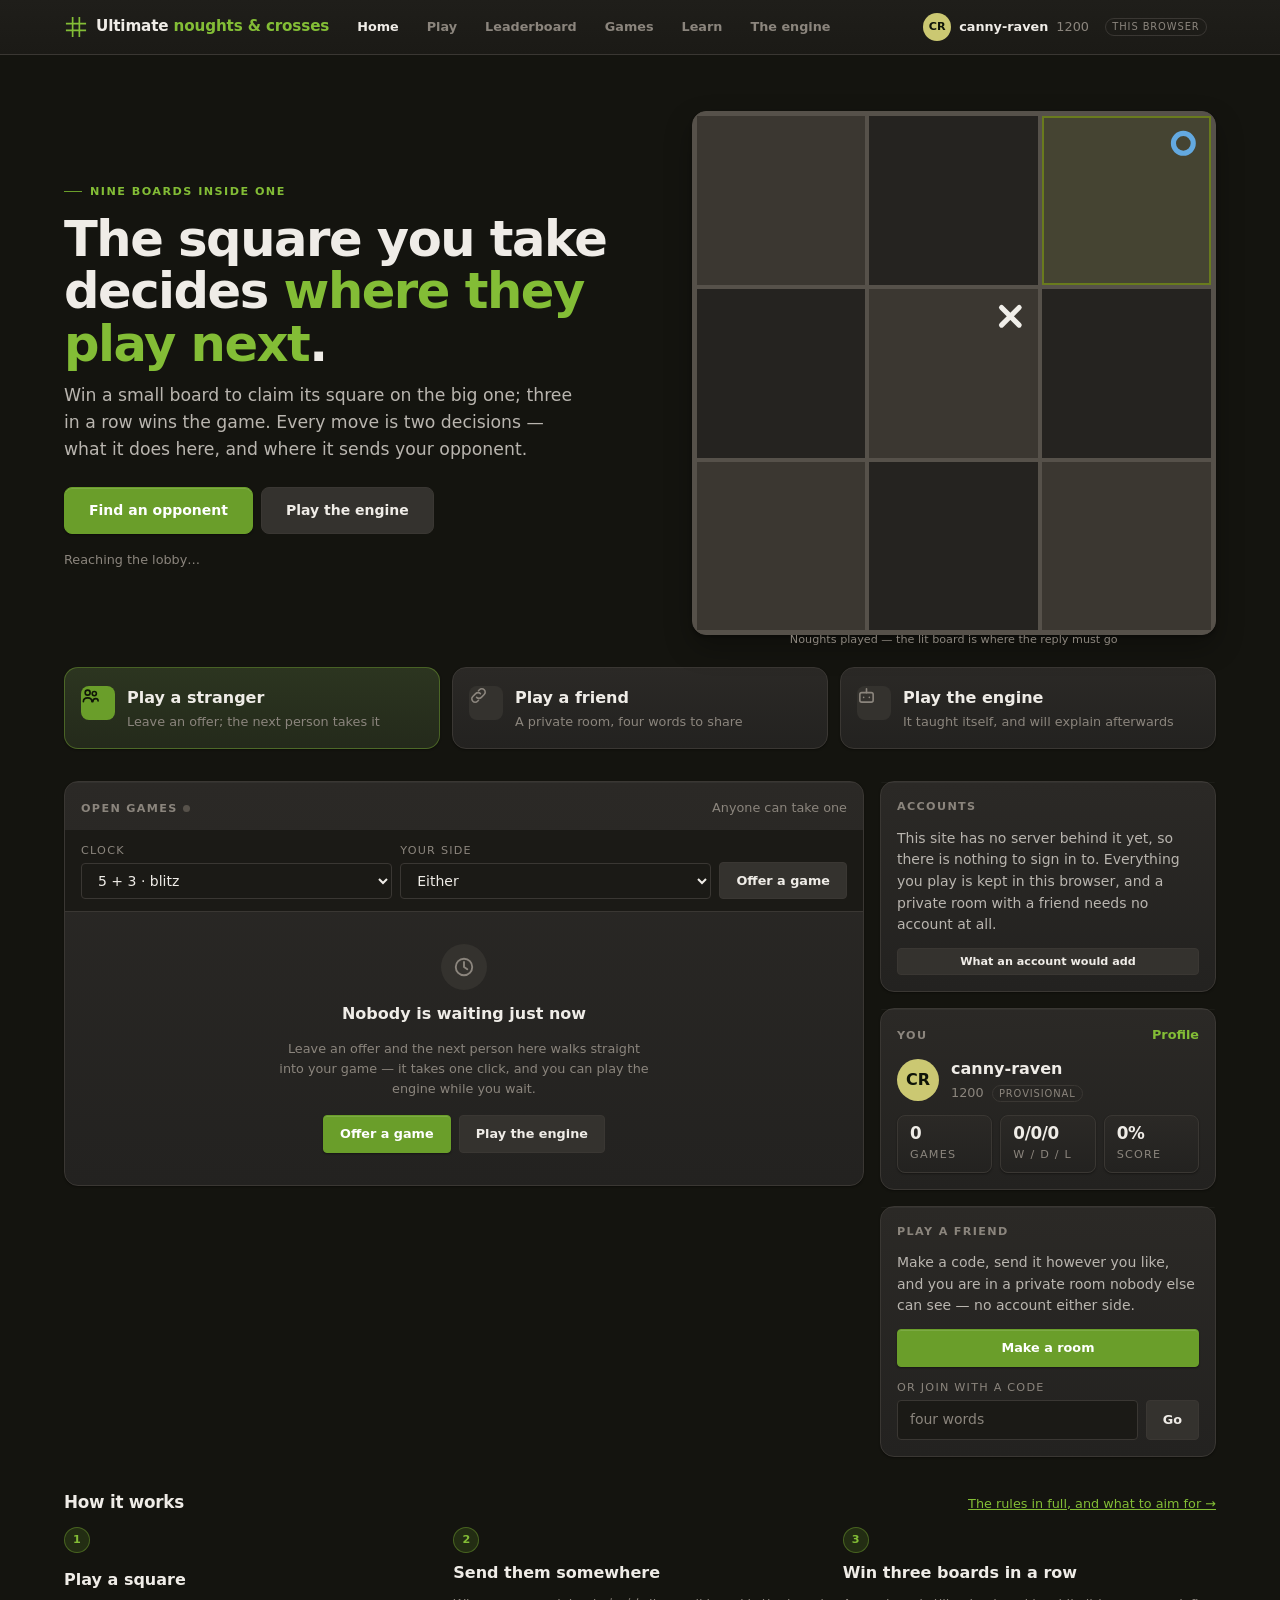
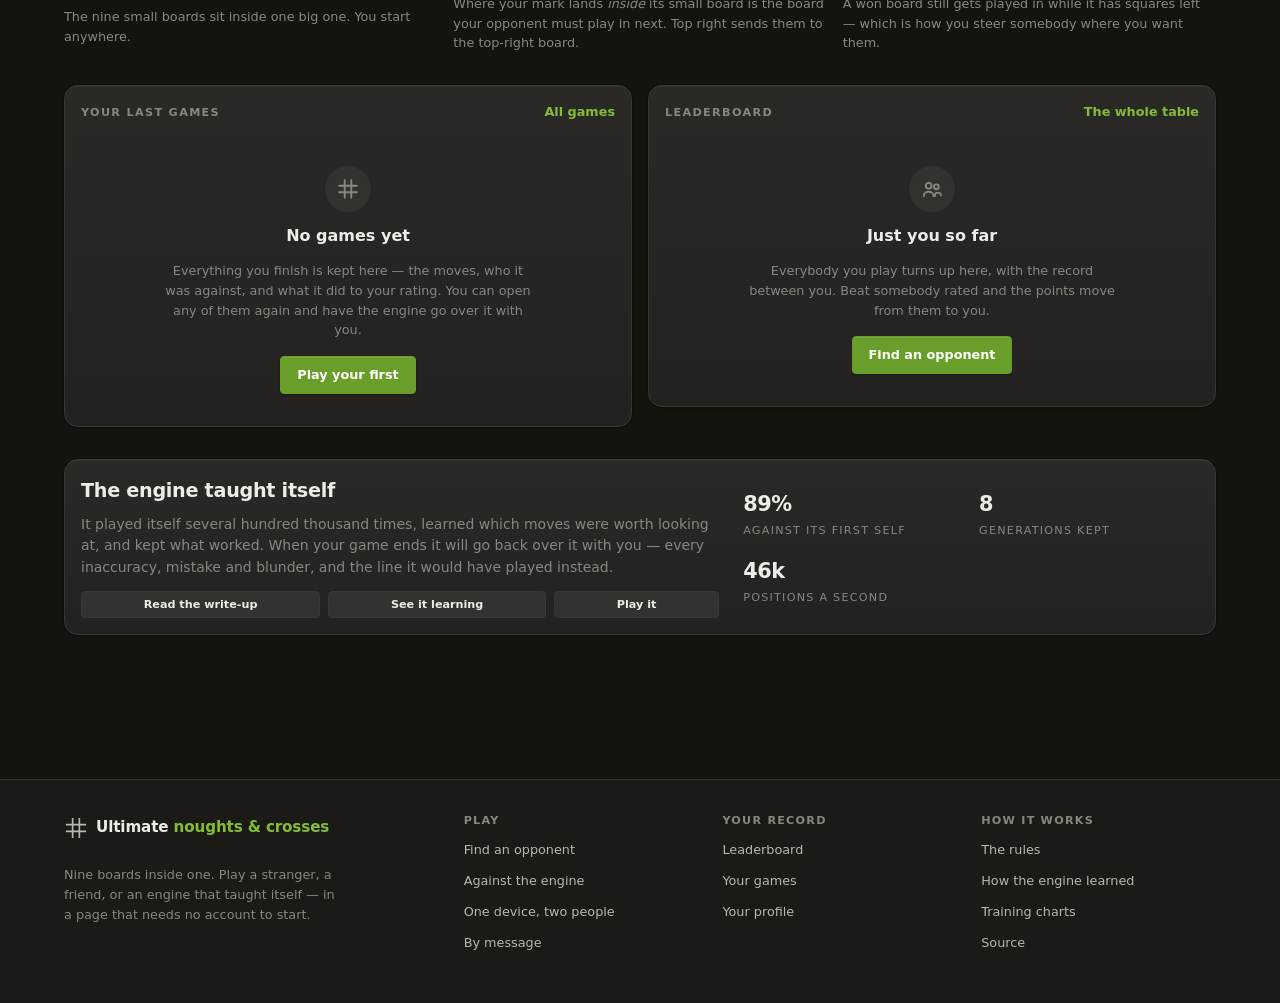
==== commit 09a67d38: "Accounts, the way a chess site does them — and a way to find them You could not create an account, a" ====
--- a/index.html
+++ b/index.html
@@ -9,7 +9,7 @@
 <meta property="og:description" content="Nine boards inside one. The square you take decides which board your opponent must play in next." />
 <meta property="og:type" content="website" />
 <title>Ultimate Noughts and Crosses — nine boards inside one</title>
-<link rel="stylesheet" href="assets/css/site.css?v=30" />
+<link rel="stylesheet" href="assets/css/site.css?v=31" />
 <link rel="icon" href="data:image/svg+xml,%3Csvg xmlns='http://www.w3.org/2000/svg' viewBox='0 0 100 100'%3E%3Cg stroke='%2383bd36' stroke-width='6' fill='none'%3E%3Cpath d='M36 8v84M64 8v84M8 36h84M8 64h84'/%3E%3C/g%3E%3C/svg%3E" />
 </head>
 <body data-page="home">
@@ -202,14 +202,14 @@
 
 </main>
 
-<script src="assets/js/config.js?v=30"></script>
-<script src="assets/js/account.js?v=30"></script>
-<script src="assets/js/player.js?v=30"></script>
-<script src="assets/js/archive.js?v=30"></script>
-<script src="assets/js/site.js?v=30"></script>
-<script src="assets/js/net.js?v=30"></script>
-<script src="assets/js/live.js?v=30"></script>
-<script src="assets/js/lobby.js?v=30"></script>
-<script src="assets/js/home.js?v=30" defer></script>
+<script src="assets/js/config.js?v=31"></script>
+<script src="assets/js/account.js?v=31"></script>
+<script src="assets/js/player.js?v=31"></script>
+<script src="assets/js/archive.js?v=31"></script>
+<script src="assets/js/site.js?v=31"></script>
+<script src="assets/js/net.js?v=31"></script>
+<script src="assets/js/live.js?v=31"></script>
+<script src="assets/js/lobby.js?v=31"></script>
+<script src="assets/js/home.js?v=31" defer></script>
 </body>
 </html>
--- a/assets/css/site.css
+++ b/assets/css/site.css
@@ -164,6 +164,8 @@
   color: var(--go-ink); background: var(--go);
 }
 .who__name { color: var(--text-strong); font-weight: 600; }
+.top__in { display: flex; gap: var(--s-2); flex: none; }
+@media (max-width: 620px) { .top__in .btn:not(.btn--go) { display: none; } }
 .who__rating { color: var(--text-dim); font-variant-numeric: tabular-nums; }
 @media (max-width: 560px) { .who__name, .who .tag { display: none; } }
 
@@ -344,7 +346,8 @@
   text-transform: uppercase; letter-spacing: .11em; text-align: center;
 }
 
-select, input[type="text"], input[type="number"], input[type="password"] {
+select, input[type="text"], input[type="number"], input[type="password"],
+input[type="email"], input[type="search"] {
   width: 100%; font: inherit; font-size: var(--t-md);
   color: var(--text-strong); background: var(--bg-2);
   border: 1px solid var(--line); border-radius: var(--r-sm);
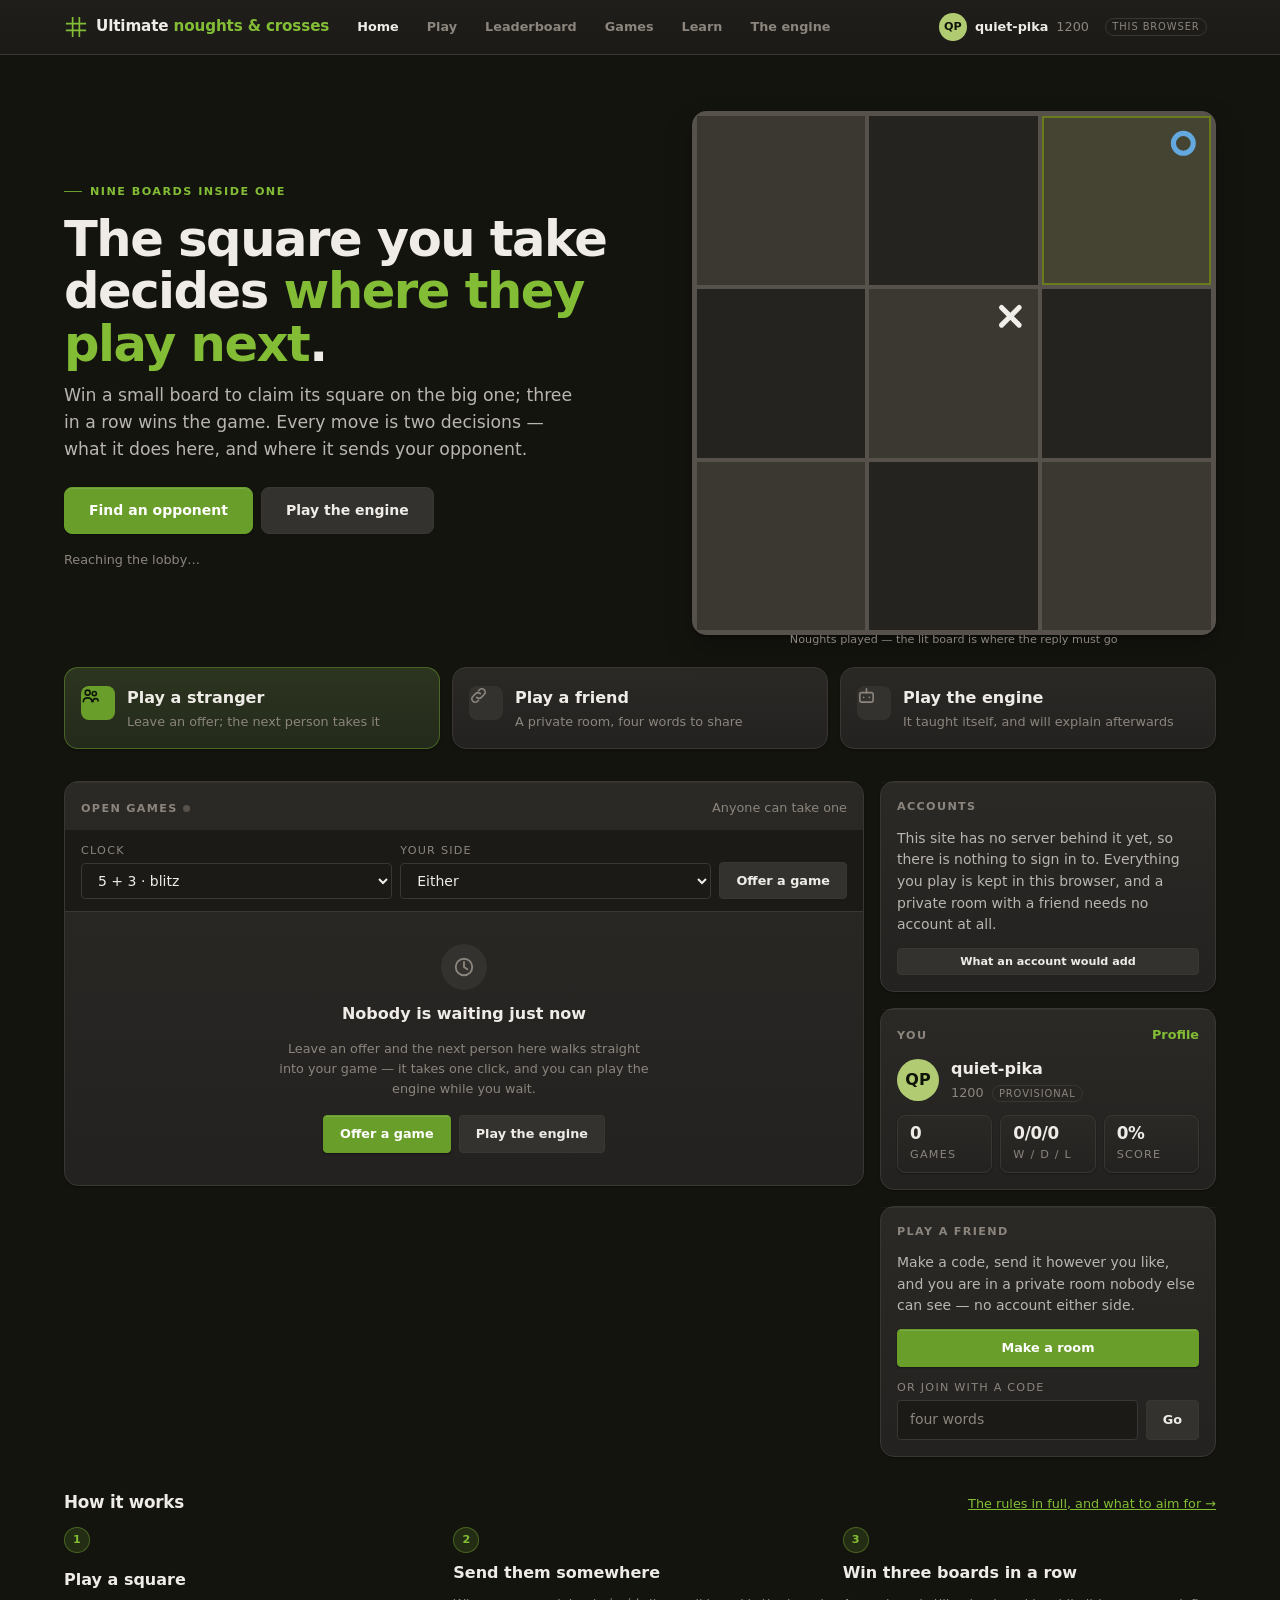
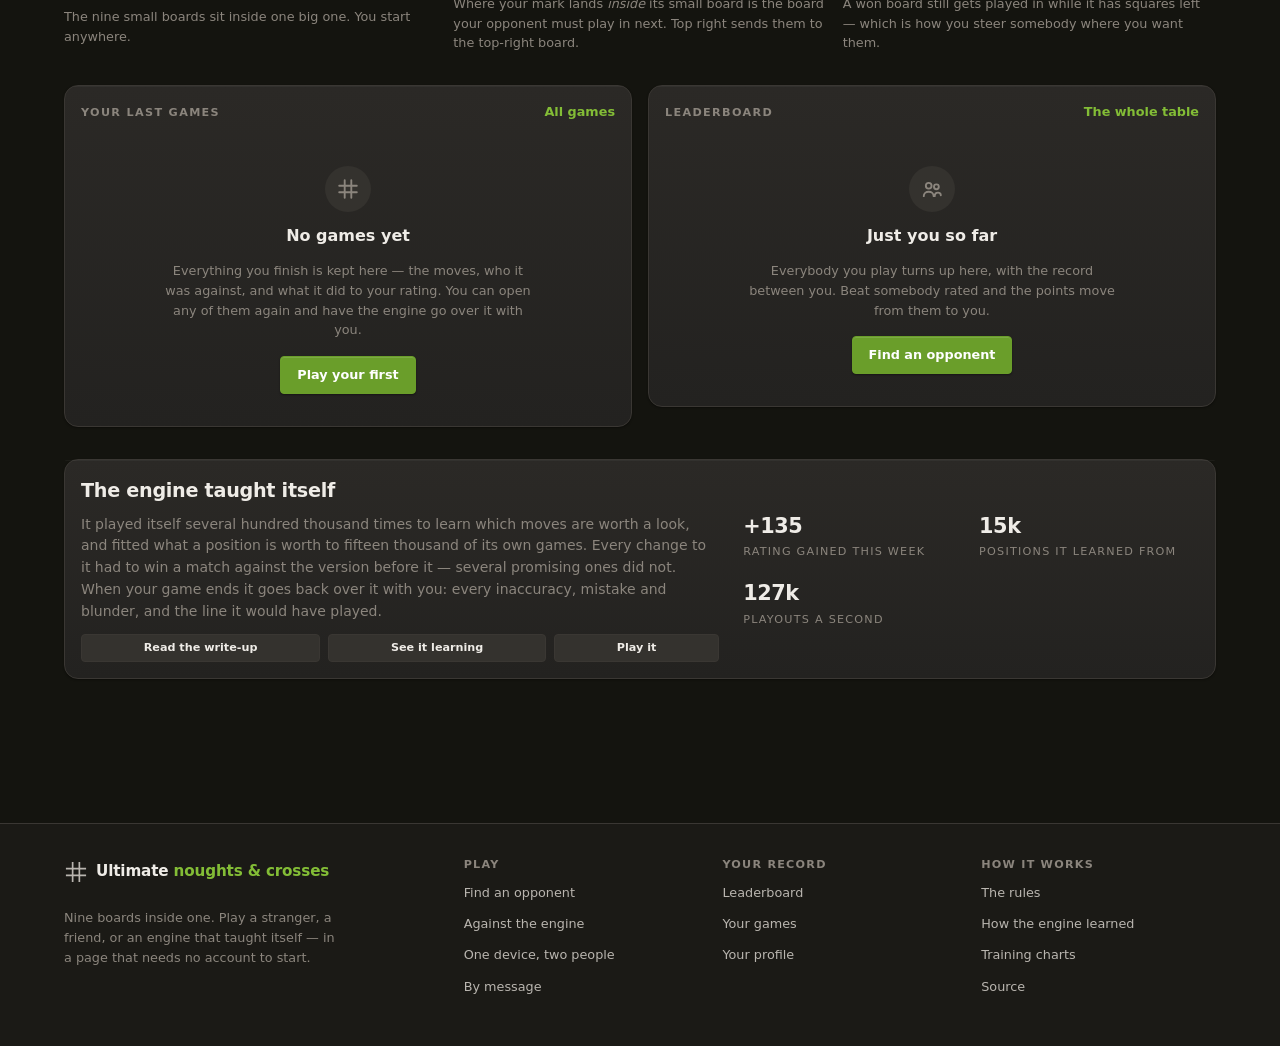
==== commit 48476432: "The engine, measured properly: +135 at equal time — and a correction The commit before this claimed " ====
--- a/index.html
+++ b/index.html
@@ -9,7 +9,7 @@
 <meta property="og:description" content="Nine boards inside one. The square you take decides which board your opponent must play in next." />
 <meta property="og:type" content="website" />
 <title>Ultimate Noughts and Crosses — nine boards inside one</title>
-<link rel="stylesheet" href="assets/css/site.css?v=31" />
+<link rel="stylesheet" href="assets/css/site.css?v=32" />
 <link rel="icon" href="data:image/svg+xml,%3Csvg xmlns='http://www.w3.org/2000/svg' viewBox='0 0 100 100'%3E%3Cg stroke='%2383bd36' stroke-width='6' fill='none'%3E%3Cpath d='M36 8v84M64 8v84M8 36h84M8 64h84'/%3E%3C/g%3E%3C/svg%3E" />
 </head>
 <body data-page="home">
@@ -183,9 +183,11 @@
       <div>
         <h2 style="margin:0 0 var(--s-2);font-size:1.2rem">The engine taught itself</h2>
         <p style="color:var(--text-dim)">It played itself several hundred thousand
-          times, learned which moves were worth looking at, and kept what worked.
-          When your game ends it will go back over it with you — every inaccuracy,
-          mistake and blunder, and the line it would have played instead.</p>
+          times to learn which moves are worth a look, and fitted what a position
+          is worth to fifteen thousand of its own games. Every change to it had to
+          win a match against the version before it — several promising ones did
+          not. When your game ends it goes back over it with you: every
+          inaccuracy, mistake and blunder, and the line it would have played.</p>
         <div class="row-btn">
           <a class="btn btn--slim" href="paper.html">Read the write-up</a>
           <a class="btn btn--slim" href="progress.html">See it learning</a>
@@ -193,23 +195,23 @@
         </div>
       </div>
       <div class="facts facts--three" style="border:0;padding:0">
-        <div class="fact"><b>89%</b><span>against its first self</span></div>
-        <div class="fact"><b>8</b><span>generations kept</span></div>
-        <div class="fact"><b>46k</b><span>positions a second</span></div>
+        <div class="fact"><b>+135</b><span>rating gained this week</span></div>
+        <div class="fact"><b>15k</b><span>positions it learned from</span></div>
+        <div class="fact"><b>127k</b><span>playouts a second</span></div>
       </div>
     </div>
   </section>
 
 </main>
 
-<script src="assets/js/config.js?v=31"></script>
-<script src="assets/js/account.js?v=31"></script>
-<script src="assets/js/player.js?v=31"></script>
-<script src="assets/js/archive.js?v=31"></script>
-<script src="assets/js/site.js?v=31"></script>
-<script src="assets/js/net.js?v=31"></script>
-<script src="assets/js/live.js?v=31"></script>
-<script src="assets/js/lobby.js?v=31"></script>
-<script src="assets/js/home.js?v=31" defer></script>
+<script src="assets/js/config.js?v=32"></script>
+<script src="assets/js/account.js?v=32"></script>
+<script src="assets/js/player.js?v=32"></script>
+<script src="assets/js/archive.js?v=32"></script>
+<script src="assets/js/site.js?v=32"></script>
+<script src="assets/js/net.js?v=32"></script>
+<script src="assets/js/live.js?v=32"></script>
+<script src="assets/js/lobby.js?v=32"></script>
+<script src="assets/js/home.js?v=32" defer></script>
 </body>
 </html>
